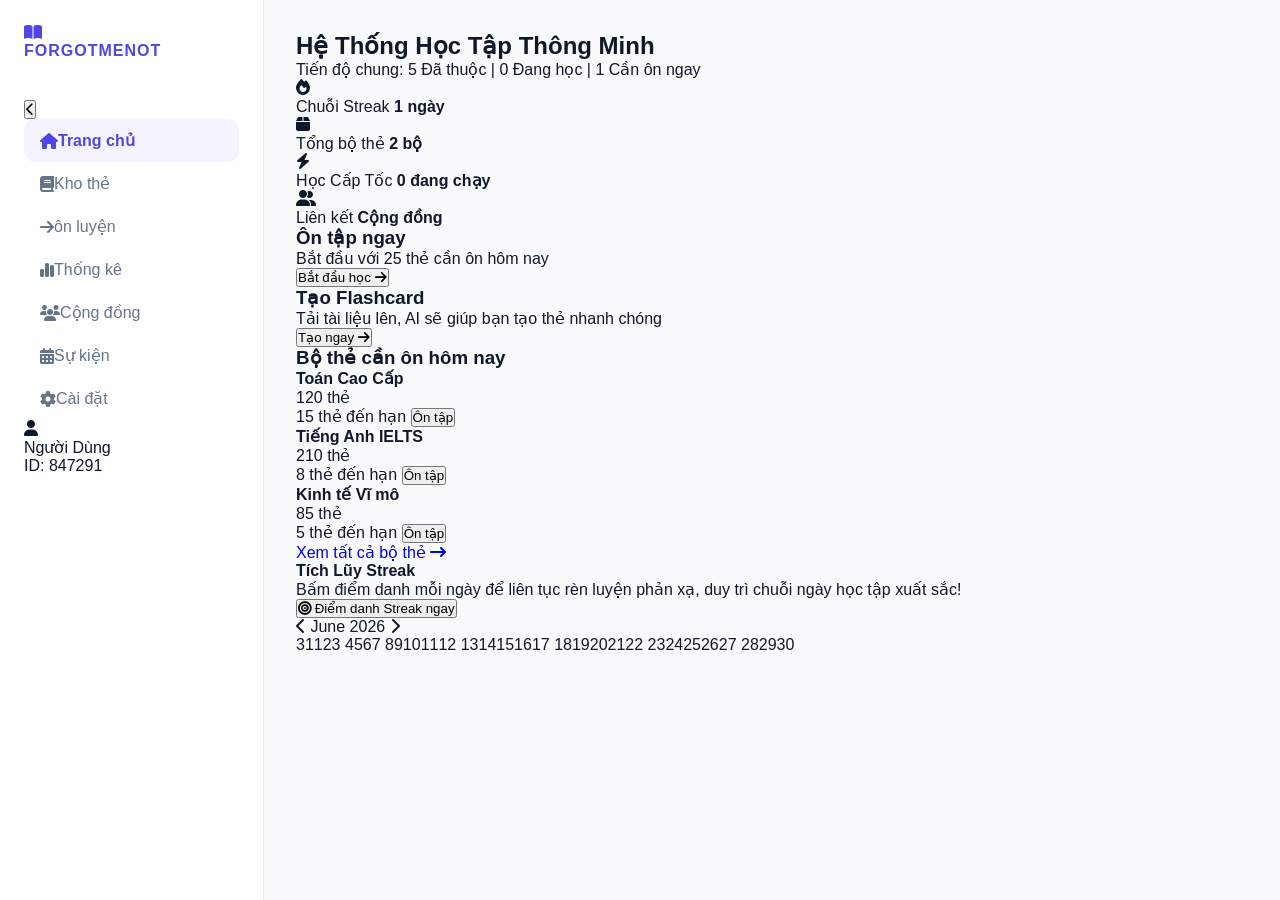
==== index.html @ ec6668e7 "Update index.html" ====
<!DOCTYPE html>
<html lang="vi">
<head>
    <meta charset="UTF-8">
    <meta name="viewport" content="width=device-width, initial-scale=1.0">
    <title>ForgotMeNot - Dashboard</title>
    <link rel="stylesheet" href="style.css">
    <link rel="stylesheet" href="https://cdnjs.cloudflare.com/ajax/libs/font-awesome/6.4.0/css/all.min.css">
</head>
<body>

    <div class="app-container">
        
        <aside class="sidebar" id="sidebar">
            <div class="sidebar-header">
                <div class="logo">
                    <div class="logo-book-icon">
                        <i class="fa-solid fa-book-open"></i>
                    </div>
                    <span class="logo-text">ForgotMeNot</span>
                </div>
                <button class="toggle-btn" onclick="toggleSidebar()">
                    <i class="fa-solid fa-chevron-left" id="toggle-icon"></i>
                </button>
            </div>

            <nav class="sidebar-menu">
                <a href="#" class="menu-item active">
                    <i class="fa-solid fa-house"></i>
                    <span class="menu-text">Trang chủ</span>
                </a>
                <a href="#" class="menu-item">
                    <i class="fa-solid fa-book"></i>
                    <span class="menu-text">Kho thẻ</span>
                </a>
                <a href="#" class="menu-item">
                    <i class="fa-solid fa-arrow-right"></i>
                    <span class="menu-text">ôn luyện</span>
                </a>
                <a href="#" class="menu-item">
                    <i class="fa-solid fa-chart-simple"></i>
                    <span class="menu-text">Thống kê</span>
                </a>
                <a href="#" class="menu-item">
                    <i class="fa-solid fa-users"></i>
                    <span class="menu-text">Cộng đồng</span>
                </a>
                <a href="#" class="menu-item">
                    <i class="fa-solid fa-calendar-days"></i>
                    <span class="menu-text">Sự kiện</span>
                </a>
                <a href="#" class="menu-item">
                    <i class="fa-solid fa-gear"></i>
                    <span class="menu-text">Cài đặt</span>
                </a>
            </nav>

            <div class="sidebar-footer">
                <div class="user-avatar">
                    <i class="fa-solid fa-user"></i>
                </div>
                <div class="user-info">
                    <p class="user-name">Người Dùng</p>
                    <p class="user-id">ID: 847291</p>
                </div>
            </div>
        </aside>

        <main class="main-content">
            
            <header class="content-header">
                <h2>Hệ Thống Học Tập Thông Minh</h2>
                <p class="progress-stats">
                    Tiến độ chung: 
                    <span class="txt-green">5 Đã thuộc</span> | 
                    <span class="txt-blue">0 Đang học</span> | 
                    <span class="txt-red">1 Cần ôn ngay</span>
                </p>
            </header>

            <section class="quick-stats-grid">
                <div class="stat-card">
                    <div class="stat-icon icon-orange"><i class="fa-solid fa-fire"></i></div>
                    <div class="stat-info">
                        <span>Chuỗi Streak</span>
                        <strong>1 ngày</strong>
                    </div>
                </div>
                <div class="stat-card">
                    <div class="stat-icon icon-brown"><i class="fa-solid fa-box"></i></div>
                    <div class="stat-info">
                        <span>Tổng bộ thẻ</span>
                        <strong>2 bộ</strong>
                    </div>
                </div>
                <div class="stat-card">
                    <div class="stat-icon icon-lightning"><i class="fa-solid fa-bolt"></i></div>
                    <div class="stat-info">
                        <span>Học Cấp Tốc</span>
                        <strong>0 đang chạy</strong>
                    </div>
                </div>
                <div class="stat-card">
                    <div class="stat-icon icon-purple"><i class="fa-solid fa-user-group"></i></div>
                    <div class="stat-info">
                        <span>Liên kết</span>
                        <strong>Cộng đồng</strong>
                    </div>
                </div>
            </section>

            <div class="dashboard-body">
                
                <div class="left-column">
                    
                    <section class="features-action-grid">
                        <div class="action-card review-card">
                            <div class="action-icon-block block-purple"></div>
                            <div class="action-card-content">
                                <h3>Ôn tập ngay</h3>
                                <p>Bắt đầu với 25 thẻ cần ôn hôm nay</p>
                                <button class="btn btn-purple">Bắt đầu học <i class="fa-solid fa-arrow-right"></i></button>
                            </div>
                        </div>

                        <div class="action-card create-card">
                            <div class="action-icon-block block-green"></div>
                            <div class="action-card-content">
                                <h3>Tạo Flashcard</h3>
                                <p>Tải tài liệu lên, AI sẽ giúp bạn tạo thẻ nhanh chóng</p>
                                <button class="btn btn-green">Tạo ngay <i class="fa-solid fa-arrow-right"></i></button>
                            </div>
                        </div>
                    </section>

                    <section class="deck-list-container">
                        <h3 class="deck-list-title">Bộ thẻ cần ôn hôm nay</h3>
                        
                        <div class="deck-list-content">
                            <div class="deck-row-item">
                                <div class="deck-left">
                                    <div class="deck-icon-box bg-blue"></div>
                                    <div class="deck-text">
                                        <h4>Toán Cao Cấp</h4>
                                        <span>120 thẻ</span>
                                    </div>
                                </div>
                                <div class="deck-right">
                                    <span class="txt-orange font-13">15 thẻ đến hạn</span>
                                    <button class="btn-outline-review">Ôn tập</button>
                                </div>
                            </div>

                            <div class="deck-row-item">
                                <div class="deck-left">
                                    <div class="deck-icon-box bg-purple"></div>
                                    <div class="deck-text">
                                        <h4>Tiếng Anh IELTS</h4>
                                        <span>210 thẻ</span>
                                    </div>
                                </div>
                                <div class="deck-right">
                                    <span class="txt-orange font-13">8 thẻ đến hạn</span>
                                    <button class="btn-outline-review">Ôn tập</button>
                                </div>
                            </div>

                            <div class="deck-row-item">
                                <div class="deck-left">
                                    <div class="deck-icon-box bg-green"></div>
                                    <div class="deck-text">
                                        <h4>Kinh tế Vĩ mô</h4>
                                        <span>85 thẻ</span>
                                    </div>
                                </div>
                                <div class="deck-right">
                                    <span class="txt-orange font-13">5 thẻ đến hạn</span>
                                    <button class="btn-outline-review">Ôn tập</button>
                                </div>
                            </div>
                        </div>

                        <a href="#" class="view-all-decks">Xem tất cả bộ thẻ <i class="fa-solid fa-arrow-right-long"></i></a>
                    </section>
                </div>

                <div class="right-column">
                    <div class="streak-banner">
                        <h4>Tích Lũy Streak</h4>
                        <p>Bấm điểm danh mỗi ngày để liên tục rèn luyện phản xạ, duy trì chuỗi ngày học tập xuất sắc!</p>
                        <button class="btn-streak-check"><i class="fa-solid fa-bullseye"></i> Điểm danh Streak ngay</button>
                    </div>

                    <div class="calendar-card">
                        <div class="calendar-header">
                            <i class="fa-solid fa-chevron-left"></i>
                            <span>June 2026</span>
                            <i class="fa-solid fa-chevron-right"></i>
                        </div>
                        <div class="calendar-grid">
                            <span class="day disabled">31</span><span>1</span><span>2</span><span>3</span>
                            <span class="day active">4</span><span>5</span><span>6</span><span>7</span>
                            <span>8</span><span>9</span><span>10</span><span>11</span><span>12</span>
                            <span>13</span><span>14</span><span>15</span><span>16</span><span>17</span>
                            <span>18</span><span>19</span><span>20</span><span>21</span><span>22</span>
                            <span>23</span><span>24</span><span>25</span><span>26</span><span>27</span>
                            <span>28</span><span>29</span><span>30</span>
                        </div>
                    </div>
                </div>

            </div>
        </main>
    </div>

    <script>
        function toggleSidebar() {
            const sidebar = document.getElementById('sidebar');
            const toggleIcon = document.getElementById('toggle-icon');
            sidebar.classList.toggle('collapsed');
            if(sidebar.classList.contains('collapsed')) {
                toggleIcon.classList.replace('fa-chevron-left', 'fa-chevron-right');
            } else {
                toggleIcon.classList.replace('fa-chevron-right', 'fa-chevron-left');
            }
        }
    </script>
</body>
</html>
---- style.css ----
:root {
  --primary-purple: #4f46e5;
  --light-purple: #f5f3ff;
  --text-dark: #0f172a;
  --text-gray: #64748b;
  --bg-gray: #f8fafc;
  --border-color: #e2e8f0;
  --white: #ffffff;
}

* {
  margin: 0;
  padding: 0;
  box-sizing: border-box;
  font-family: "Inter", sans-serif;
}

body {
  background-color: var(--bg-gray);
  color: var(--text-dark);
}

a {
  text-decoration: none;
}

.app-container {
  display: flex;
  min-height: 100vh;
}

.sidebar {
  width: 264px;
  background-color: var(--white);
  border-right: 1px solid var(--border-color);
  padding: 24px;
  display: flex;
  flex-direction: column;
}

.logo {
  font-size: 16px;
  font-weight: 800;
  color: var(--primary-purple);
  margin-bottom: 40px;
  text-transform: uppercase;
  letter-spacing: 1px;
}

.menu {
  display: flex;
  flex-direction: column;
  gap: 16px;
}

.menu-item {
  display: flex;
  align-items: center;
  padding: 12px 16px;
  color: var(--text-gray);
  font-weight: 500;
  border-radius: 12px;
  transition: all 0.2s ease;
}

.menu-item.active {
  background-color: var(--light-purple);
  color: var(--primary-purple);
  font-weight: 700;
}

.menu-item:hover:not(.active) {
  background-color: var(--bg-gray);
}

.main-content {
  flex: 1;
  padding: 32px;
}

.login-body {
  background-color: var(--light-purple);
  display: flex;
  justify-content: center;
  align-items: center;
  min-height: 100vh;
}

.login-container {
  width: 100%;
  max-width: 420px;
  padding: 24px;
}

.login-box {
  background-color: var(--white);
  padding: 40px;
  border-radius: 16px;
  box-shadow:
    0 10px 15px -3px rgba(0, 0, 0, 0.1),
    0 4px 6px -2px rgba(0, 0, 0, 0.05);
  text-align: center;
}

.login-logo {
  font-size: 20px;
  font-weight: 800;
  color: var(--primary-purple);
  margin-bottom: 24px;
  text-transform: uppercase;
  letter-spacing: 1px;
}

.login-title {
  font-size: 24px;
  font-weight: 700;
  margin-bottom: 8px;
}

.login-subtitle {
  font-size: 14px;
  color: var(--text-gray);
  margin-bottom: 32px;
}

.login-form {
  text-align: left;
}

.input-group {
  margin-bottom: 20px;
}

.input-group label {
  display: block;
  font-size: 14px;
  font-weight: 600;
  margin-bottom: 8px;
}

.input-group input {
  width: 100%;
  padding: 12px 16px;
  border: 1px solid var(--border-color);
  border-radius: 8px;
  font-size: 14px;
  outline: none;
  transition: all 0.2s ease;
}

.input-group input:focus {
  border-color: var(--primary-purple);
  box-shadow: 0 0 0 3px rgba(79, 70, 229, 0.1);
}

.btn-login {
  width: 100%;
  padding: 14px;
  background-color: var(--primary-purple);
  color: var(--white);
  border: none;
  border-radius: 8px;
  font-size: 16px;
  font-weight: 600;
  cursor: pointer;
  transition: opacity 0.2s ease;
}

.btn-login:hover {
  opacity: 0.9;
}

.register-link {
  margin-top: 24px;
  font-size: 14px;
  color: var(--text-gray);
}

.register-link a {
  color: var(--primary-purple);
  font-weight: 600;
}

.register-link a:hover {
  text-decoration: underline;
}
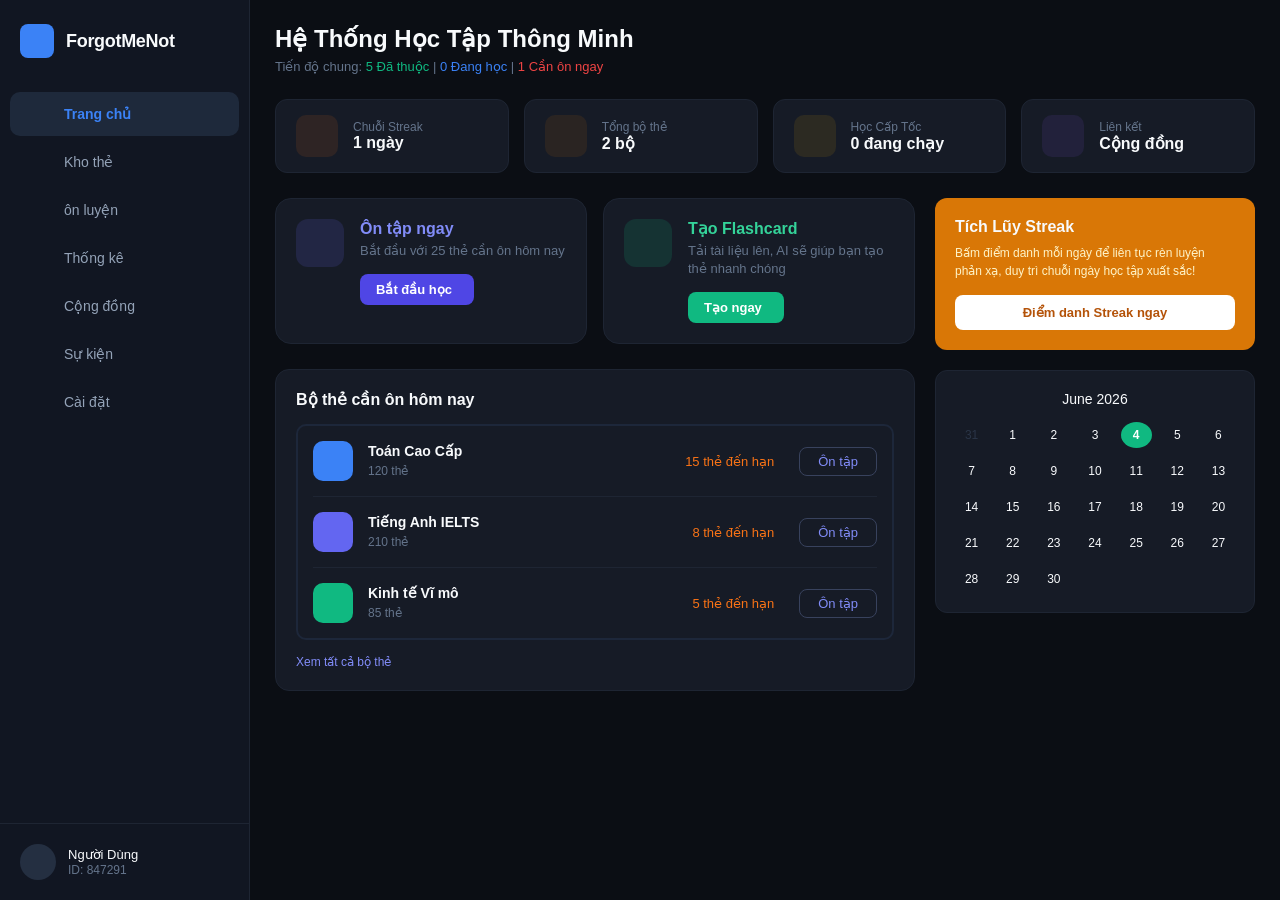
==== commit 9a12026b: "Add files via upload" ====
--- a/index.html
+++ b/index.html
@@ -5,7 +5,7 @@
     <meta name="viewport" content="width=device-width, initial-scale=1.0">
     <title>ForgotMeNot - Dashboard</title>
     <link rel="stylesheet" href="style.css">
-    <link rel="stylesheet" href="https://cdnjs.cloudflare.com/ajax/libs/font-awesome/6.4.0/css/all.min.css">
+    
 </head>
 <body>
 
@@ -226,4 +226,4 @@
         }
     </script>
 </body>
-</html>
+</html>
--- a/style.css
+++ b/style.css
@@ -1,186 +1,438 @@
+/* --- Khởi tạo hệ màu Dark Mode chuẩn ảnh 1 --- */
 :root {
-  --primary-purple: #4f46e5;
-  --light-purple: #f5f3ff;
-  --text-dark: #0f172a;
-  --text-gray: #64748b;
-  --bg-gray: #f8fafc;
-  --border-color: #e2e8f0;
-  --white: #ffffff;
+    --bg-main: #0b0e14;
+    --bg-card: #161b26;
+    --bg-sidebar: #111622;
+    --text-light: #f8fafc;
+    --text-muted: #64748b;
+    --primary-blue: #3b82f6;
+    --accent-purple: #4f46e5;
+    --accent-green: #10b981;
+    --border-color: #1e2533;
 }
 
 * {
-  margin: 0;
-  padding: 0;
-  box-sizing: border-box;
-  font-family: "Inter", sans-serif;
+    margin: 0;
+    padding: 0;
+    box-sizing: border-box;
+    font-family: 'Segoe UI', Tahoma, Geneva, Verdana, sans-serif;
 }
 
 body {
-  background-color: var(--bg-gray);
-  color: var(--text-dark);
-}
-
-a {
-  text-decoration: none;
+    background-color: var(--bg-main);
+    color: var(--text-light);
+    overflow-x: hidden;
 }
 
 .app-container {
-  display: flex;
-  min-height: 100vh;
-}
-
+    display: flex;
+    min-height: 100vh;
+}
+
+/* --- TIỆN ÍCH MÀU SẮC --- */
+.txt-green { color: #10b981; }
+.txt-blue { color: #3b82f6; }
+.txt-red { color: #ef4444; }
+.txt-orange { color: #f97316; }
+.font-13 { font-size: 13px; }
+.bg-blue { background-color: #3b82f6; }
+.bg-purple { background-color: #6366f1; }
+.bg-green { background-color: #10b981; }
+
+/* --- SIDEBAR ĐỔI MỚI (Theo cấu trúc ảnh 2/4 trên nền tối) --- */
 .sidebar {
-  width: 264px;
-  background-color: var(--white);
-  border-right: 1px solid var(--border-color);
-  padding: 24px;
-  display: flex;
-  flex-direction: column;
+    width: 250px;
+    background-color: var(--bg-sidebar);
+    color: var(--text-light);
+    display: flex;
+    flex-direction: column;
+    transition: all 0.3s cubic-bezier(0.4, 0, 0.2, 1);
+    border-right: 1px solid var(--border-color);
+    position: relative;
+    flex-shrink: 0;
+}
+
+.sidebar.collapsed {
+    width: 70px;
+}
+
+.sidebar-header {
+    padding: 24px 20px;
+    display: flex;
+    align-items: center;
+    justify-content: space-between;
 }
 
 .logo {
-  font-size: 16px;
-  font-weight: 800;
-  color: var(--primary-purple);
-  margin-bottom: 40px;
-  text-transform: uppercase;
-  letter-spacing: 1px;
-}
-
-.menu {
-  display: flex;
-  flex-direction: column;
-  gap: 16px;
+    display: flex;
+    align-items: center;
+    gap: 12px;
+}
+
+.logo-book-icon {
+    width: 34px;
+    height: 34px;
+    background-color: var(--primary-blue);
+    border-radius: 8px;
+    display: flex;
+    align-items: center;
+    justify-content: center;
+    color: #fff;
+    font-size: 16px;
+}
+
+.logo-text {
+    font-size: 18px;
+    font-weight: 700;
+    color: var(--text-light);
+    letter-spacing: -0.3px;
+    transition: opacity 0.2s;
+    white-space: nowrap;
+}
+
+.sidebar.collapsed .logo-text {
+    opacity: 0;
+    pointer-events: none;
+}
+
+.toggle-btn {
+    background: transparent;
+    border: none;
+    cursor: pointer;
+    color: var(--text-muted);
+    font-size: 14px;
+}
+
+/* Danh mục Menu */
+.sidebar-menu {
+    padding: 10px;
+    display: flex;
+    flex-direction: column;
+    gap: 4px;
+    flex-grow: 1;
 }
 
 .menu-item {
-  display: flex;
-  align-items: center;
-  padding: 12px 16px;
-  color: var(--text-gray);
-  font-weight: 500;
-  border-radius: 12px;
-  transition: all 0.2s ease;
+    display: flex;
+    align-items: center;
+    gap: 16px;
+    padding: 14px 16px;
+    color: #94a3b8;
+    text-decoration: none;
+    border-radius: 10px;
+    font-weight: 500;
+    font-size: 14px;
+    transition: all 0.2s;
+    white-space: nowrap;
+}
+
+.menu-item i {
+    font-size: 18px;
+    width: 22px;
+    text-align: left;
+}
+
+.menu-item:hover {
+    color: var(--text-light);
+    background-color: rgba(255, 255, 255, 0.03);
 }
 
 .menu-item.active {
-  background-color: var(--light-purple);
-  color: var(--primary-purple);
-  font-weight: 700;
-}
-
-.menu-item:hover:not(.active) {
-  background-color: var(--bg-gray);
-}
-
+    background-color: #1e293b; /* Màu nền active tối nhạt sang trọng */
+    color: var(--primary-blue);
+    font-weight: 600;
+}
+
+.sidebar.collapsed .menu-text {
+    display: none;
+}
+
+/* User Footer đáy Sidebar */
+.sidebar-footer {
+    padding: 20px;
+    display: flex;
+    align-items: center;
+    gap: 12px;
+    border-top: 1px solid var(--border-color);
+}
+
+.user-avatar {
+    width: 36px;
+    height: 36px;
+    background-color: #242f41;
+    border-radius: 50%;
+    display: flex;
+    align-items: center;
+    justify-content: center;
+    font-size: 15px;
+    color: #94a3b8;
+    flex-shrink: 0;
+}
+
+.user-info {
+    white-space: nowrap;
+    overflow: hidden;
+}
+
+.user-name {
+    font-weight: 500;
+    font-size: 13px;
+    color: var(--text-light);
+}
+
+.user-id {
+    font-size: 12px;
+    color: var(--text-muted);
+    margin-top: 1px;
+}
+
+.sidebar.collapsed .sidebar-footer {
+    justify-content: center;
+}
+.sidebar.collapsed .user-info {
+    display: none;
+}
+
+
+/* --- NỘI DUNG CHÍNH --- */
 .main-content {
-  flex: 1;
-  padding: 32px;
-}
-
-.login-body {
-  background-color: var(--light-purple);
-  display: flex;
-  justify-content: center;
-  align-items: center;
-  min-height: 100vh;
-}
-
-.login-container {
-  width: 100%;
-  max-width: 420px;
-  padding: 24px;
-}
-
-.login-box {
-  background-color: var(--white);
-  padding: 40px;
-  border-radius: 16px;
-  box-shadow:
-    0 10px 15px -3px rgba(0, 0, 0, 0.1),
-    0 4px 6px -2px rgba(0, 0, 0, 0.05);
-  text-align: center;
-}
-
-.login-logo {
-  font-size: 20px;
-  font-weight: 800;
-  color: var(--primary-purple);
-  margin-bottom: 24px;
-  text-transform: uppercase;
-  letter-spacing: 1px;
-}
-
-.login-title {
-  font-size: 24px;
-  font-weight: 700;
-  margin-bottom: 8px;
-}
-
-.login-subtitle {
-  font-size: 14px;
-  color: var(--text-gray);
-  margin-bottom: 32px;
-}
-
-.login-form {
-  text-align: left;
-}
-
-.input-group {
-  margin-bottom: 20px;
-}
-
-.input-group label {
-  display: block;
-  font-size: 14px;
-  font-weight: 600;
-  margin-bottom: 8px;
-}
-
-.input-group input {
-  width: 100%;
-  padding: 12px 16px;
-  border: 1px solid var(--border-color);
-  border-radius: 8px;
-  font-size: 14px;
-  outline: none;
-  transition: all 0.2s ease;
-}
-
-.input-group input:focus {
-  border-color: var(--primary-purple);
-  box-shadow: 0 0 0 3px rgba(79, 70, 229, 0.1);
-}
-
-.btn-login {
-  width: 100%;
-  padding: 14px;
-  background-color: var(--primary-purple);
-  color: var(--white);
-  border: none;
-  border-radius: 8px;
-  font-size: 16px;
-  font-weight: 600;
-  cursor: pointer;
-  transition: opacity 0.2s ease;
-}
-
-.btn-login:hover {
-  opacity: 0.9;
-}
-
-.register-link {
-  margin-top: 24px;
-  font-size: 14px;
-  color: var(--text-gray);
-}
-
-.register-link a {
-  color: var(--primary-purple);
-  font-weight: 600;
-}
-
-.register-link a:hover {
-  text-decoration: underline;
-}
+    flex-grow: 1;
+    padding: 25px;
+    max-width: 1300px;
+    margin: 0 auto;
+    width: 100%;
+}
+
+.content-header h2 {
+    font-size: 24px;
+    font-weight: 600;
+    margin-bottom: 6px;
+}
+
+.progress-stats {
+    font-size: 13px;
+    color: var(--text-muted);
+    margin-bottom: 25px;
+}
+
+/* Thống kê dạng Grid */
+.quick-stats-grid {
+    display: grid;
+    grid-template-columns: repeat(auto-fit, minmax(200px, 1fr));
+    gap: 15px;
+    margin-bottom: 25px;
+}
+
+.stat-card {
+    background-color: var(--bg-card);
+    border: 1px solid var(--border-color);
+    border-radius: 12px;
+    padding: 15px 20px;
+    display: flex;
+    align-items: center;
+    gap: 15px;
+}
+
+.stat-icon {
+    width: 42px;
+    height: 42px;
+    border-radius: 10px;
+    display: flex;
+    align-items: center;
+    justify-content: center;
+    font-size: 18px;
+}
+.icon-orange { background: rgba(249, 115, 22, 0.1); color: #f97316; }
+.icon-brown { background: rgba(217, 119, 6, 0.1); color: #d97706; }
+.icon-lightning { background: rgba(234, 179, 8, 0.1); color: #eab308; }
+.icon-purple { background: rgba(139, 92, 246, 0.1); color: #8b5cf6; }
+
+.stat-info span {
+    display: block;
+    font-size: 12px;
+    color: var(--text-muted);
+}
+.stat-info strong {
+    font-size: 16px;
+    font-weight: 600;
+}
+
+.dashboard-body {
+    display: grid;
+    grid-template-columns: 2fr 1fr;
+    gap: 20px;
+}
+
+@media (max-width: 992px) {
+    .dashboard-body { grid-template-columns: 1fr; }
+}
+
+
+/* --- KIỂU DÁNG 2 Ô CHỨC NĂNG CỦA ẢNH 3 --- */
+.features-action-grid {
+    display: grid;
+    grid-template-columns: 1fr 1fr;
+    gap: 16px;
+    margin-bottom: 25px;
+}
+
+@media (max-width: 600px) {
+    .features-action-grid { grid-template-columns: 1fr; }
+}
+
+.action-card {
+    background-color: var(--bg-card);
+    border: 1px solid var(--border-color);
+    border-radius: 16px;
+    padding: 20px;
+    display: flex;
+    align-items: flex-start;
+    gap: 16px;
+}
+
+/* Các khối vuông icon mờ chuẩn ảnh 3 */
+.action-icon-block {
+    width: 48px;
+    height: 48px;
+    border-radius: 12px;
+    flex-shrink: 0;
+}
+.block-purple { background-color: rgba(99, 102, 241, 0.15); }
+.block-green { background-color: rgba(16, 185, 129, 0.15); }
+
+.action-card-content h3 {
+    font-size: 16px;
+    font-weight: 600;
+    margin-bottom: 4px;
+}
+.review-card h3 { color: #818cf8; }
+.create-card h3 { color: #34d399; }
+
+.action-card-content p {
+    font-size: 13px;
+    color: var(--text-muted);
+    margin-bottom: 14px;
+    line-height: 1.4;
+}
+
+.btn {
+    border: none;
+    padding: 8px 16px;
+    border-radius: 8px;
+    font-size: 13px;
+    font-weight: 600;
+    color: #fff;
+    cursor: pointer;
+    display: inline-flex;
+    align-items: center;
+    gap: 6px;
+}
+.btn-purple { background-color: #4f46e5; }
+.btn-green { background-color: #10b981; }
+
+
+/* --- DANH SÁCH BỘ THẺ --- */
+.deck-list-container {
+    background-color: var(--bg-card);
+    border: 1px solid var(--border-color);
+    border-radius: 14px;
+    padding: 20px;
+}
+
+.deck-list-title {
+    font-size: 16px;
+    font-weight: 600;
+    margin-bottom: 15px;
+}
+
+.deck-list-content {
+    border: 2px solid #1d273a;
+    border-radius: 10px;
+    padding: 0 15px;
+}
+
+.deck-row-item {
+    display: flex;
+    justify-content: space-between;
+    align-items: center;
+    padding: 15px 0;
+    border-bottom: 1px solid #1e2533;
+}
+.deck-row-item:last-child { border-bottom: none; }
+
+.deck-left { display: flex; align-items: center; gap: 15px; }
+.deck-icon-box { width: 40px; height: 40px; border-radius: 10px; }
+
+.deck-text h4 { font-size: 14px; font-weight: 600; margin-bottom: 2px; }
+.deck-text span { font-size: 12px; color: var(--text-muted); }
+.deck-right { display: flex; align-items: center; gap: 25px; }
+
+.btn-outline-review {
+    background: transparent;
+    border: 1px solid #38425d;
+    color: #818cf8;
+    padding: 6px 18px;
+    border-radius: 8px;
+    font-size: 13px;
+    font-weight: 500;
+    cursor: pointer;
+}
+.view-all-decks {
+    display: inline-flex;
+    align-items: center;
+    gap: 6px;
+    font-size: 12px;
+    color: #818cf8;
+    text-decoration: none;
+    margin-top: 15px;
+}
+
+
+/* --- CỘT PHẢI: STREAK CAM & LỊCH --- */
+.streak-banner {
+    background-color: #d97706;
+    border-radius: 12px;
+    padding: 20px;
+    margin-bottom: 20px;
+}
+
+.streak-banner h4 { font-size: 16px; font-weight: 600; margin-bottom: 8px; }
+.streak-banner p { font-size: 12px; line-height: 1.5; margin-bottom: 15px; color: #fef3c7; }
+
+.btn-streak-check {
+    background-color: #ffffff;
+    color: #b45309;
+    border: none;
+    width: 100%;
+    padding: 10px;
+    border-radius: 8px;
+    font-weight: 600;
+    font-size: 13px;
+    cursor: pointer;
+}
+
+.calendar-card {
+    background-color: var(--bg-card);
+    border: 1px solid var(--border-color);
+    border-radius: 12px;
+    padding: 20px;
+}
+
+.calendar-header {
+    display: flex;
+    justify-content: space-between;
+    align-items: center;
+    margin-bottom: 15px;
+    font-size: 14px;
+}
+
+.calendar-grid {
+    display: grid;
+    grid-template-columns: repeat(7, 1fr);
+    gap: 10px;
+    text-align: center;
+    font-size: 12px;
+}
+.calendar-grid span { padding: 6px 0; border-radius: 50%; display: inline-block; }
+.calendar-grid .disabled { color: #2a3547; }
+.calendar-grid .active { background-color: var(--accent-green); color: white; font-weight: 600; }
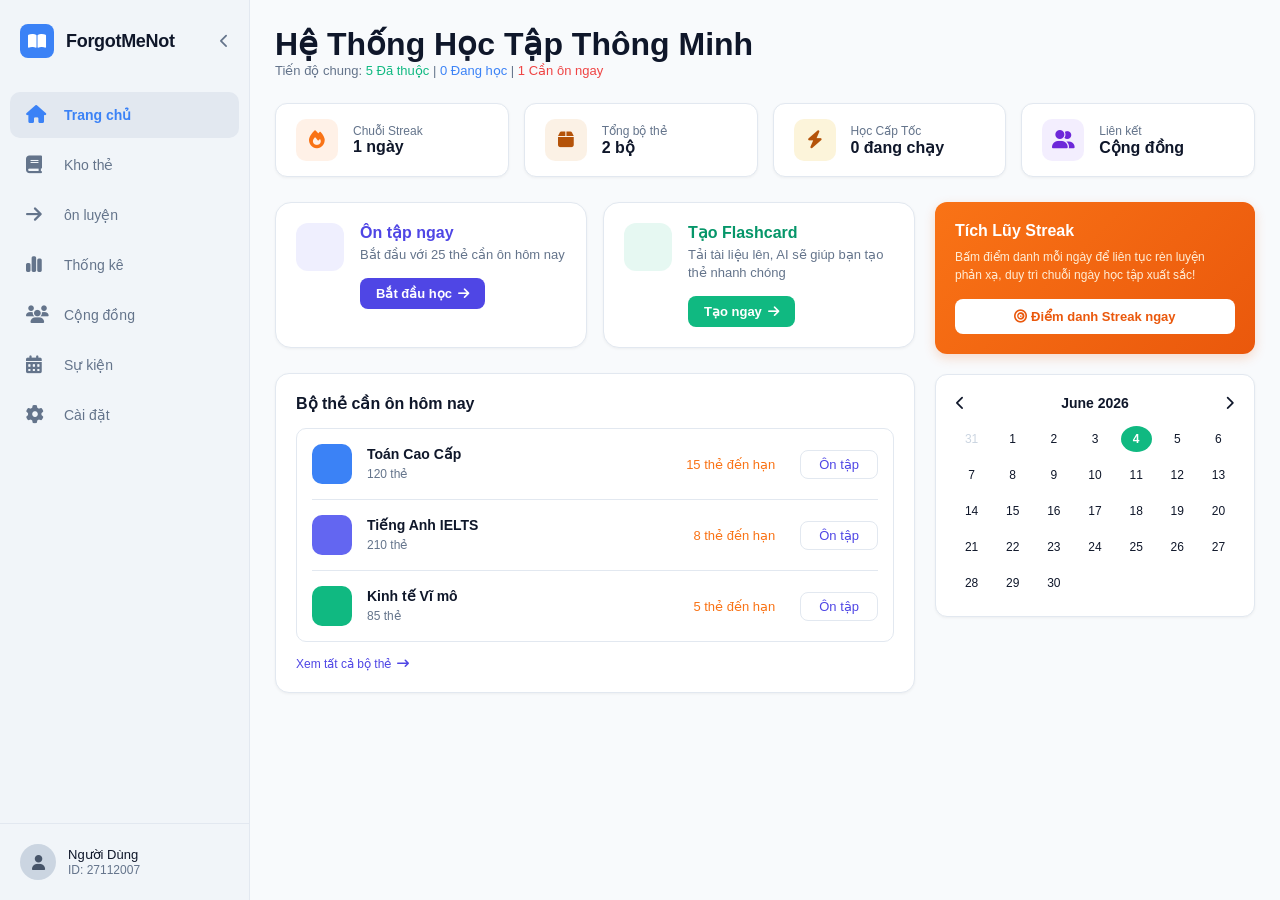
==== commit 23f12700: "Update index.html" ====
--- a/index.html
+++ b/index.html
@@ -4,8 +4,9 @@
     <meta charset="UTF-8">
     <meta name="viewport" content="width=device-width, initial-scale=1.0">
     <title>ForgotMeNot - Dashboard</title>
+    <link rel="stylesheet" href="dashboard.css">
     <link rel="stylesheet" href="style.css">
-    
+    <link rel="stylesheet" href="https://cdnjs.cloudflare.com/ajax/libs/font-awesome/6.4.0/css/all.min.css">
 </head>
 <body>
 
@@ -61,7 +62,7 @@
                 </div>
                 <div class="user-info">
                     <p class="user-name">Người Dùng</p>
-                    <p class="user-id">ID: 847291</p>
+                    <p class="user-id">ID: 27112007</p>
                 </div>
             </div>
         </aside>
@@ -69,7 +70,7 @@
         <main class="main-content">
             
             <header class="content-header">
-                <h2>Hệ Thống Học Tập Thông Minh</h2>
+                <h1>Hệ Thống Học Tập Thông Minh</h1>
                 <p class="progress-stats">
                     Tiến độ chung: 
                     <span class="txt-green">5 Đã thuộc</span> | 
@@ -226,4 +227,4 @@
         }
     </script>
 </body>
-</html>+</html>
--- a/dashboard.css
+++ b/dashboard.css
@@ -0,0 +1,254 @@
+.content-header h2 {
+    font-size: 24px;
+    font-weight: 600;
+    margin-bottom: 6px;
+}
+
+.progress-stats {
+    font-size: 13px;
+    color: var(--text-muted);
+    margin-bottom: 25px;
+}
+
+
+
+.dashboard-body {
+    display: grid;
+    grid-template-columns: 2fr 1fr;
+    gap: 20px;
+}
+
+@media (max-width: 992px) {
+    .dashboard-body { grid-template-columns: 1fr; }
+}
+
+
+
+.quick-stats-grid {
+    display: grid;
+    grid-template-columns: repeat(auto-fit, minmax(200px, 1fr));
+    gap: 15px;
+    margin-bottom: 25px;
+}
+
+.stat-card {
+    background-color: var(--bg-card);
+    border: 1px solid var(--border-color);
+    border-radius: 12px;
+    padding: 15px 20px;
+    display: flex;
+    align-items: center;
+    gap: 15px;
+    box-shadow: 0 1px 3px rgba(0,0,0,0.05); /* Đổ bóng nhẹ giúp card nổi bật trên nền trắng */
+}
+
+.stat-icon {
+    width: 42px;
+    height: 42px;
+    border-radius: 10px;
+    display: flex;
+    align-items: center;
+    justify-content: center;
+    font-size: 18px;
+}
+.icon-orange { background: rgba(249, 115, 22, 0.1); color: #f97316; }
+.icon-brown { background: rgba(217, 119, 6, 0.1); color: #b45309; }
+.icon-lightning { background: rgba(234, 179, 8, 0.15); color: #b45309; }
+.icon-purple { background: rgba(139, 92, 246, 0.1); color: #6d28d9; }
+
+.stat-info span {
+    display: block;
+    font-size: 12px;
+    color: var(--text-muted);
+}
+.stat-info strong {
+    font-size: 16px;
+    font-weight: 600;
+}
+
+
+
+.features-action-grid {
+    display: grid;
+    grid-template-columns: 1fr 1fr;
+    gap: 16px;
+    margin-bottom: 25px;
+}
+
+@media (max-width: 600px) {
+    .features-action-grid { grid-template-columns: 1fr; }
+}
+
+.action-card {
+    background-color: var(--bg-card);
+    border: 1px solid var(--border-color);
+    border-radius: 16px;
+    padding: 20px;
+    display: flex;
+    align-items: flex-start;
+    gap: 16px;
+    box-shadow: 0 1px 3px rgba(0,0,0,0.05);
+}
+
+.action-icon-block {
+    width: 48px;
+    height: 48px;
+    border-radius: 12px;
+    flex-shrink: 0;
+}
+.block-purple { background-color: rgba(99, 102, 241, 0.1); }
+.block-green { background-color: rgba(16, 185, 129, 0.1); }
+
+.action-card-content h3 {
+    font-size: 16px;
+    font-weight: 600;
+    margin-bottom: 4px;
+}
+.review-card h3 { color: #4f46e5; }
+.create-card h3 { color: #059669; }
+
+.action-card-content p {
+    font-size: 13px;
+    color: var(--text-muted);
+    margin-bottom: 14px;
+    line-height: 1.4;
+}
+
+
+
+.btn {
+    border: none;
+    padding: 8px 16px;
+    border-radius: 8px;
+    font-size: 13px;
+    font-weight: 600;
+    color: #fff;
+    cursor: pointer;
+    display: inline-flex;
+    align-items: center;
+    gap: 6px;
+}
+.btn-purple { background-color: #4f46e5; }
+.btn-green { background-color: #10b981; }
+
+
+
+
+.deck-list-container {
+    background-color: var(--bg-card);
+    border: 1px solid var(--border-color);
+    border-radius: 14px;
+    padding: 20px;
+    box-shadow: 0 1px 3px rgba(0,0,0,0.05);
+}
+
+.deck-list-title {
+    font-size: 16px;
+    font-weight: 600;
+    margin-bottom: 15px;
+}
+
+.deck-list-content {
+    border: 1px solid var(--border-color);
+    border-radius: 10px;
+    padding: 0 15px;
+}
+
+.deck-row-item {
+    display: flex;
+    justify-content: space-between;
+    align-items: center;
+    padding: 15px 0;
+    border-bottom: 1px solid var(--border-color);
+}
+.deck-row-item:last-child { border-bottom: none; }
+
+.deck-left { display: flex; align-items: center; gap: 15px; }
+.deck-icon-box { width: 40px; height: 40px; border-radius: 10px; }
+
+.deck-text h4 { font-size: 14px; font-weight: 600; margin-bottom: 2px; }
+.deck-text span { font-size: 12px; color: var(--text-muted); }
+.deck-right { display: flex; align-items: center; gap: 25px; }
+
+.btn-outline-review {
+    background: transparent;
+    border: 1px solid var(--border-color);
+    color: #4f46e5;
+    padding: 6px 18px;
+    border-radius: 8px;
+    font-size: 13px;
+    font-weight: 500;
+    cursor: pointer;
+    transition: all 0.2s;
+}
+.btn-outline-review:hover {
+    background-color: rgba(79, 70, 229, 0.05);
+}
+
+.view-all-decks {
+    display: inline-flex;
+    align-items: center;
+    gap: 6px;
+    font-size: 12px;
+    color: #4f46e5;
+    text-decoration: none;
+    margin-top: 15px;
+}
+
+
+.streak-banner {
+    background: linear-gradient(135deg, #f97316, #ea580c); /* Gradient cam rực rỡ, năng lượng trên nền sáng */
+    color: #ffffff;
+    border-radius: 12px;
+    padding: 20px;
+    margin-bottom: 20px;
+    box-shadow: 0 4px 12px rgba(234, 88, 12, 0.2);
+}
+
+.streak-banner h4 { font-size: 16px; font-weight: 600; margin-bottom: 8px; }
+.streak-banner p { font-size: 12px; line-height: 1.5; margin-bottom: 15px; color: #ffedd5; }
+
+.btn-streak-check {
+    background-color: #ffffff;
+    color: #ea580c;
+    border: none;
+    width: 100%;
+    padding: 10px;
+    border-radius: 8px;
+    font-weight: 700;
+    font-size: 13px;
+    cursor: pointer;
+    transition: transform 0.1s;
+}
+.btn-streak-check:active {
+    transform: scale(0.98);
+}
+
+/* Lịch (Calendar) */
+.calendar-card {
+    background-color: var(--bg-card);
+    border: 1px solid var(--border-color);
+    border-radius: 12px;
+    padding: 20px;
+    box-shadow: 0 1px 3px rgba(0,0,0,0.05);
+}
+
+.calendar-header {
+    display: flex;
+    justify-content: space-between;
+    align-items: center;
+    margin-bottom: 15px;
+    font-size: 14px;
+    font-weight: 600;
+}
+
+.calendar-grid {
+    display: grid;
+    grid-template-columns: repeat(7, 1fr);
+    gap: 10px;
+    text-align: center;
+    font-size: 12px;
+}
+.calendar-grid span { padding: 6px 0; border-radius: 50%; display: inline-block; color: var(--text-light); }
+.calendar-grid .disabled { color: #cbd5e1; }
+.calendar-grid .active { background-color: var(--accent-green); color: white; font-weight: 600; }
--- a/style.css
+++ b/style.css
@@ -1,14 +1,13 @@
-/* --- Khởi tạo hệ màu Dark Mode chuẩn ảnh 1 --- */
 :root {
-    --bg-main: #0b0e14;
-    --bg-card: #161b26;
-    --bg-sidebar: #111622;
-    --text-light: #f8fafc;
-    --text-muted: #64748b;
-    --primary-blue: #3b82f6;
+    --bg-main: #f8fafc;     
+    --bg-card: #ffffff;   
+    --bg-sidebar: #f1f5f9;  
+    --text-light: #0f172a;   
+    --text-muted: #64748b;  
+    --primary-blue: #3b82f6;  
     --accent-purple: #4f46e5;
-    --accent-green: #10b981;
-    --border-color: #1e2533;
+    --accent-green: #10b981; 
+    --border-color: #e2e8f0;  
 }
 
 * {
@@ -29,7 +28,6 @@
     min-height: 100vh;
 }
 
-/* --- TIỆN ÍCH MÀU SẮC --- */
 .txt-green { color: #10b981; }
 .txt-blue { color: #3b82f6; }
 .txt-red { color: #ef4444; }
@@ -39,7 +37,6 @@
 .bg-purple { background-color: #6366f1; }
 .bg-green { background-color: #10b981; }
 
-/* --- SIDEBAR ĐỔI MỚI (Theo cấu trúc ảnh 2/4 trên nền tối) --- */
 .sidebar {
     width: 250px;
     background-color: var(--bg-sidebar);
@@ -103,7 +100,8 @@
     font-size: 14px;
 }
 
-/* Danh mục Menu */
+
+
 .sidebar-menu {
     padding: 10px;
     display: flex;
@@ -117,7 +115,7 @@
     align-items: center;
     gap: 16px;
     padding: 14px 16px;
-    color: #94a3b8;
+    color: #64748b;
     text-decoration: none;
     border-radius: 10px;
     font-weight: 500;
@@ -134,11 +132,11 @@
 
 .menu-item:hover {
     color: var(--text-light);
-    background-color: rgba(255, 255, 255, 0.03);
+    background-color: rgba(0, 0, 0, 0.04);
 }
 
 .menu-item.active {
-    background-color: #1e293b; /* Màu nền active tối nhạt sang trọng */
+    background-color: #e2e8f0;
     color: var(--primary-blue);
     font-weight: 600;
 }
@@ -147,7 +145,6 @@
     display: none;
 }
 
-/* User Footer đáy Sidebar */
 .sidebar-footer {
     padding: 20px;
     display: flex;
@@ -159,13 +156,13 @@
 .user-avatar {
     width: 36px;
     height: 36px;
-    background-color: #242f41;
+    background-color: #cbd5e1;
     border-radius: 50%;
     display: flex;
     align-items: center;
     justify-content: center;
     font-size: 15px;
-    color: #94a3b8;
+    color: #475569;
     flex-shrink: 0;
 }
 
@@ -193,8 +190,6 @@
     display: none;
 }
 
-
-/* --- NỘI DUNG CHÍNH --- */
 .main-content {
     flex-grow: 1;
     padding: 25px;
@@ -202,237 +197,3 @@
     margin: 0 auto;
     width: 100%;
 }
-
-.content-header h2 {
-    font-size: 24px;
-    font-weight: 600;
-    margin-bottom: 6px;
-}
-
-.progress-stats {
-    font-size: 13px;
-    color: var(--text-muted);
-    margin-bottom: 25px;
-}
-
-/* Thống kê dạng Grid */
-.quick-stats-grid {
-    display: grid;
-    grid-template-columns: repeat(auto-fit, minmax(200px, 1fr));
-    gap: 15px;
-    margin-bottom: 25px;
-}
-
-.stat-card {
-    background-color: var(--bg-card);
-    border: 1px solid var(--border-color);
-    border-radius: 12px;
-    padding: 15px 20px;
-    display: flex;
-    align-items: center;
-    gap: 15px;
-}
-
-.stat-icon {
-    width: 42px;
-    height: 42px;
-    border-radius: 10px;
-    display: flex;
-    align-items: center;
-    justify-content: center;
-    font-size: 18px;
-}
-.icon-orange { background: rgba(249, 115, 22, 0.1); color: #f97316; }
-.icon-brown { background: rgba(217, 119, 6, 0.1); color: #d97706; }
-.icon-lightning { background: rgba(234, 179, 8, 0.1); color: #eab308; }
-.icon-purple { background: rgba(139, 92, 246, 0.1); color: #8b5cf6; }
-
-.stat-info span {
-    display: block;
-    font-size: 12px;
-    color: var(--text-muted);
-}
-.stat-info strong {
-    font-size: 16px;
-    font-weight: 600;
-}
-
-.dashboard-body {
-    display: grid;
-    grid-template-columns: 2fr 1fr;
-    gap: 20px;
-}
-
-@media (max-width: 992px) {
-    .dashboard-body { grid-template-columns: 1fr; }
-}
-
-
-/* --- KIỂU DÁNG 2 Ô CHỨC NĂNG CỦA ẢNH 3 --- */
-.features-action-grid {
-    display: grid;
-    grid-template-columns: 1fr 1fr;
-    gap: 16px;
-    margin-bottom: 25px;
-}
-
-@media (max-width: 600px) {
-    .features-action-grid { grid-template-columns: 1fr; }
-}
-
-.action-card {
-    background-color: var(--bg-card);
-    border: 1px solid var(--border-color);
-    border-radius: 16px;
-    padding: 20px;
-    display: flex;
-    align-items: flex-start;
-    gap: 16px;
-}
-
-/* Các khối vuông icon mờ chuẩn ảnh 3 */
-.action-icon-block {
-    width: 48px;
-    height: 48px;
-    border-radius: 12px;
-    flex-shrink: 0;
-}
-.block-purple { background-color: rgba(99, 102, 241, 0.15); }
-.block-green { background-color: rgba(16, 185, 129, 0.15); }
-
-.action-card-content h3 {
-    font-size: 16px;
-    font-weight: 600;
-    margin-bottom: 4px;
-}
-.review-card h3 { color: #818cf8; }
-.create-card h3 { color: #34d399; }
-
-.action-card-content p {
-    font-size: 13px;
-    color: var(--text-muted);
-    margin-bottom: 14px;
-    line-height: 1.4;
-}
-
-.btn {
-    border: none;
-    padding: 8px 16px;
-    border-radius: 8px;
-    font-size: 13px;
-    font-weight: 600;
-    color: #fff;
-    cursor: pointer;
-    display: inline-flex;
-    align-items: center;
-    gap: 6px;
-}
-.btn-purple { background-color: #4f46e5; }
-.btn-green { background-color: #10b981; }
-
-
-/* --- DANH SÁCH BỘ THẺ --- */
-.deck-list-container {
-    background-color: var(--bg-card);
-    border: 1px solid var(--border-color);
-    border-radius: 14px;
-    padding: 20px;
-}
-
-.deck-list-title {
-    font-size: 16px;
-    font-weight: 600;
-    margin-bottom: 15px;
-}
-
-.deck-list-content {
-    border: 2px solid #1d273a;
-    border-radius: 10px;
-    padding: 0 15px;
-}
-
-.deck-row-item {
-    display: flex;
-    justify-content: space-between;
-    align-items: center;
-    padding: 15px 0;
-    border-bottom: 1px solid #1e2533;
-}
-.deck-row-item:last-child { border-bottom: none; }
-
-.deck-left { display: flex; align-items: center; gap: 15px; }
-.deck-icon-box { width: 40px; height: 40px; border-radius: 10px; }
-
-.deck-text h4 { font-size: 14px; font-weight: 600; margin-bottom: 2px; }
-.deck-text span { font-size: 12px; color: var(--text-muted); }
-.deck-right { display: flex; align-items: center; gap: 25px; }
-
-.btn-outline-review {
-    background: transparent;
-    border: 1px solid #38425d;
-    color: #818cf8;
-    padding: 6px 18px;
-    border-radius: 8px;
-    font-size: 13px;
-    font-weight: 500;
-    cursor: pointer;
-}
-.view-all-decks {
-    display: inline-flex;
-    align-items: center;
-    gap: 6px;
-    font-size: 12px;
-    color: #818cf8;
-    text-decoration: none;
-    margin-top: 15px;
-}
-
-
-/* --- CỘT PHẢI: STREAK CAM & LỊCH --- */
-.streak-banner {
-    background-color: #d97706;
-    border-radius: 12px;
-    padding: 20px;
-    margin-bottom: 20px;
-}
-
-.streak-banner h4 { font-size: 16px; font-weight: 600; margin-bottom: 8px; }
-.streak-banner p { font-size: 12px; line-height: 1.5; margin-bottom: 15px; color: #fef3c7; }
-
-.btn-streak-check {
-    background-color: #ffffff;
-    color: #b45309;
-    border: none;
-    width: 100%;
-    padding: 10px;
-    border-radius: 8px;
-    font-weight: 600;
-    font-size: 13px;
-    cursor: pointer;
-}
-
-.calendar-card {
-    background-color: var(--bg-card);
-    border: 1px solid var(--border-color);
-    border-radius: 12px;
-    padding: 20px;
-}
-
-.calendar-header {
-    display: flex;
-    justify-content: space-between;
-    align-items: center;
-    margin-bottom: 15px;
-    font-size: 14px;
-}
-
-.calendar-grid {
-    display: grid;
-    grid-template-columns: repeat(7, 1fr);
-    gap: 10px;
-    text-align: center;
-    font-size: 12px;
-}
-.calendar-grid span { padding: 6px 0; border-radius: 50%; display: inline-block; }
-.calendar-grid .disabled { color: #2a3547; }
-.calendar-grid .active { background-color: var(--accent-green); color: white; font-weight: 600; }
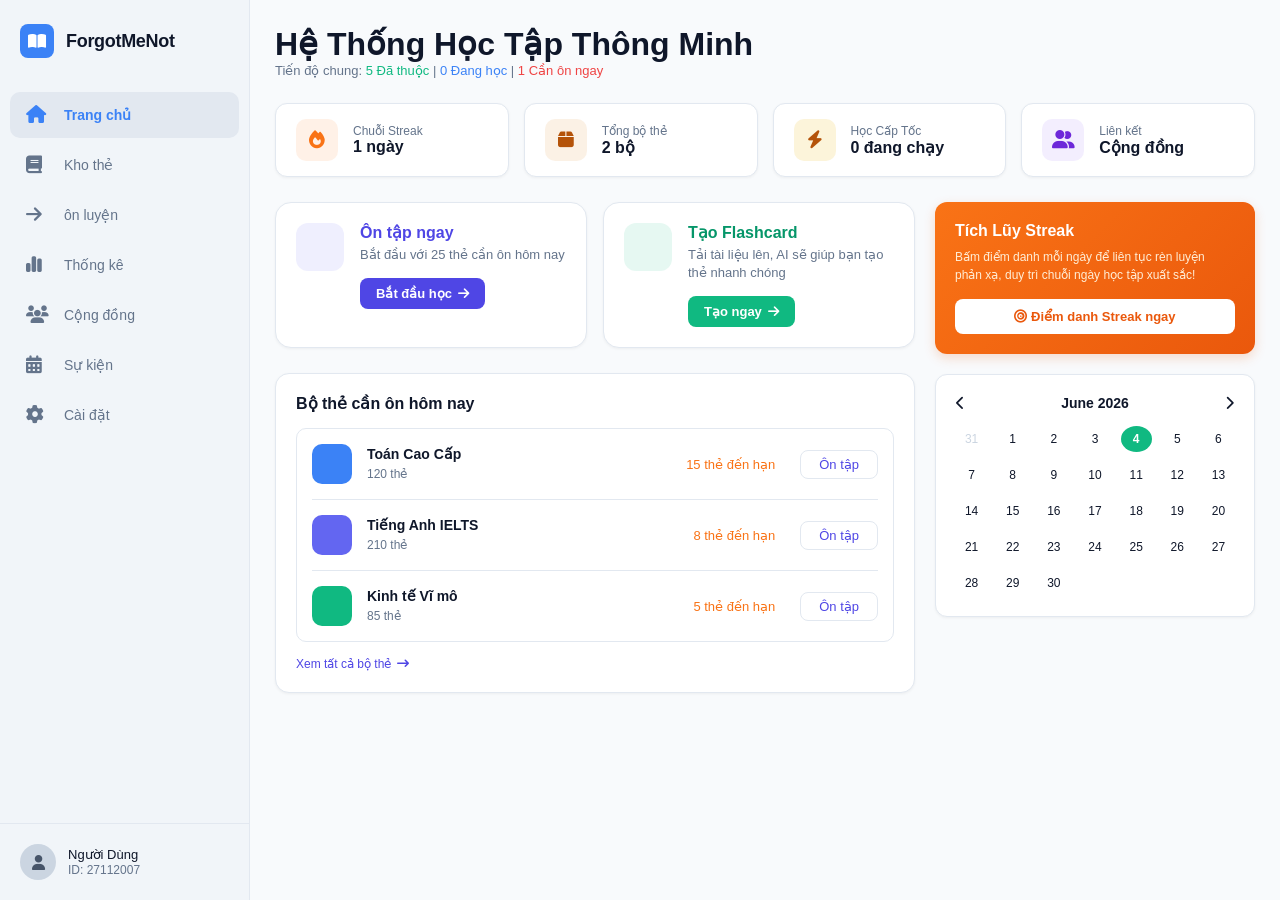
==== commit e1ab20e7: "Update index.html" ====
--- a/index.html
+++ b/index.html
@@ -3,7 +3,7 @@
 <head>
     <meta charset="UTF-8">
     <meta name="viewport" content="width=device-width, initial-scale=1.0">
-    <title>ForgotMeNot - Dashboard</title>
+    <title>ForgotMeNot</title>
     <link rel="stylesheet" href="dashboard.css">
     <link rel="stylesheet" href="style.css">
     <link rel="stylesheet" href="https://cdnjs.cloudflare.com/ajax/libs/font-awesome/6.4.0/css/all.min.css">
@@ -20,9 +20,6 @@
                     </div>
                     <span class="logo-text">ForgotMeNot</span>
                 </div>
-                <button class="toggle-btn" onclick="toggleSidebar()">
-                    <i class="fa-solid fa-chevron-left" id="toggle-icon"></i>
-                </button>
             </div>
 
             <nav class="sidebar-menu">
@@ -213,18 +210,5 @@
             </div>
         </main>
     </div>
-
-    <script>
-        function toggleSidebar() {
-            const sidebar = document.getElementById('sidebar');
-            const toggleIcon = document.getElementById('toggle-icon');
-            sidebar.classList.toggle('collapsed');
-            if(sidebar.classList.contains('collapsed')) {
-                toggleIcon.classList.replace('fa-chevron-left', 'fa-chevron-right');
-            } else {
-                toggleIcon.classList.replace('fa-chevron-right', 'fa-chevron-left');
-            }
-        }
-    </script>
 </body>
 </html>
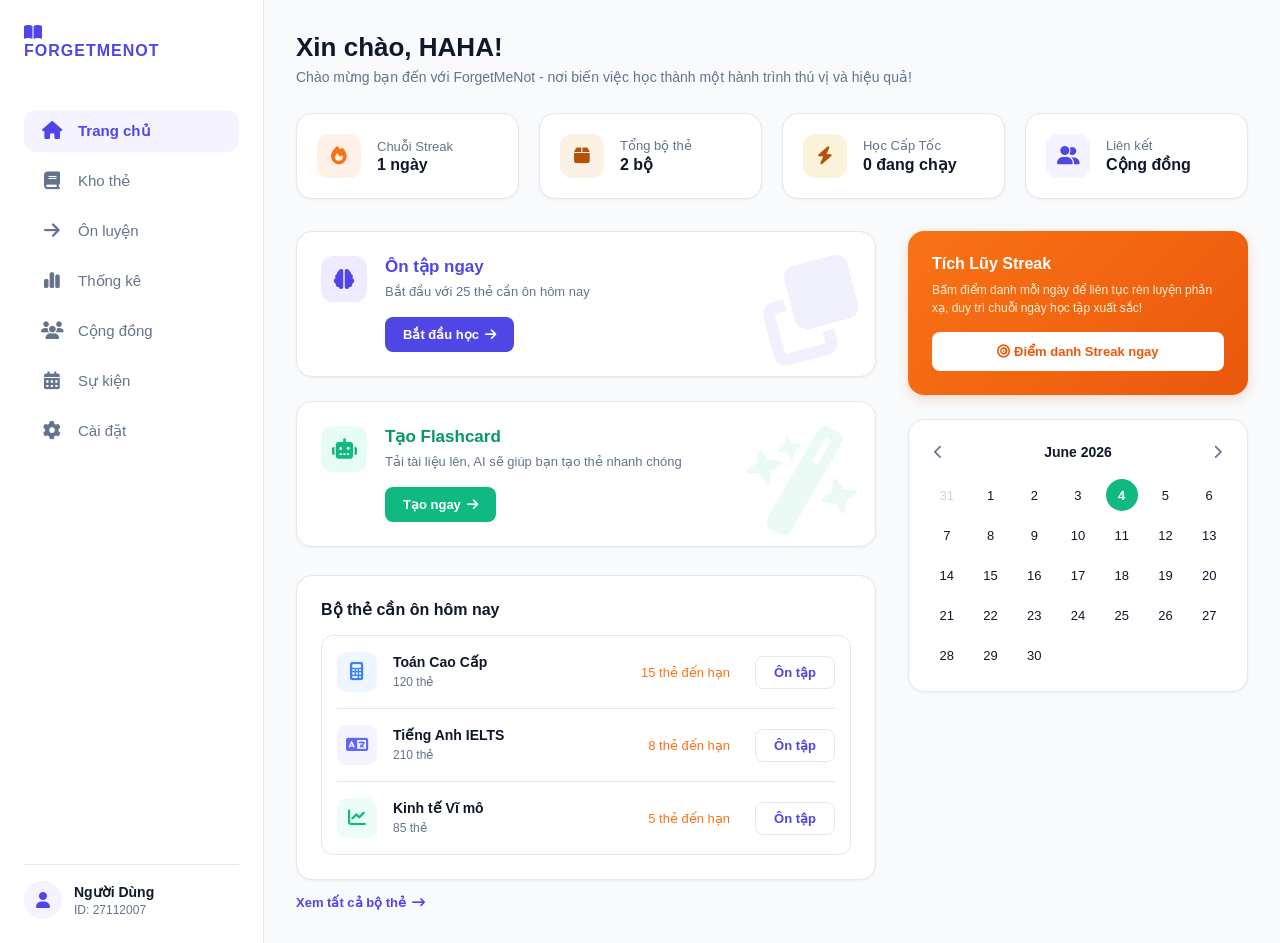
==== commit 2db4e5d3: "Update index.html" ====
--- a/index.html
+++ b/index.html
@@ -3,7 +3,7 @@
 <head>
     <meta charset="UTF-8">
     <meta name="viewport" content="width=device-width, initial-scale=1.0">
-    <title>ForgotMeNot</title>
+    <title>ForgetMeNot</title>
     <link rel="stylesheet" href="dashboard.css">
     <link rel="stylesheet" href="style.css">
     <link rel="stylesheet" href="https://cdnjs.cloudflare.com/ajax/libs/font-awesome/6.4.0/css/all.min.css">
@@ -18,7 +18,7 @@
                     <div class="logo-book-icon">
                         <i class="fa-solid fa-book-open"></i>
                     </div>
-                    <span class="logo-text">ForgotMeNot</span>
+                    <span class="logo-text">ForgetMeNot</span>
                 </div>
             </div>
 
@@ -31,9 +31,9 @@
                     <i class="fa-solid fa-book"></i>
                     <span class="menu-text">Kho thẻ</span>
                 </a>
-                <a href="#" class="menu-item">
+                <a href="../storeandsetting/bothe.html" class="menu-item">
                     <i class="fa-solid fa-arrow-right"></i>
-                    <span class="menu-text">ôn luyện</span>
+                    <span class="menu-text">Ôn luyện</span>
                 </a>
                 <a href="#" class="menu-item">
                     <i class="fa-solid fa-chart-simple"></i>
@@ -47,7 +47,7 @@
                     <i class="fa-solid fa-calendar-days"></i>
                     <span class="menu-text">Sự kiện</span>
                 </a>
-                <a href="#" class="menu-item">
+                <a href="../storeandsetting/caidat.html" class="menu-item">
                     <i class="fa-solid fa-gear"></i>
                     <span class="menu-text">Cài đặt</span>
                 </a>
@@ -67,13 +67,10 @@
         <main class="main-content">
             
             <header class="content-header">
-                <h1>Hệ Thống Học Tập Thông Minh</h1>
-                <p class="progress-stats">
-                    Tiến độ chung: 
-                    <span class="txt-green">5 Đã thuộc</span> | 
-                    <span class="txt-blue">0 Đang học</span> | 
-                    <span class="txt-red">1 Cần ôn ngay</span>
+                <h1>Xin chào, HAHA!</h1>
+                <p class="welcome-message">Chào mừng bạn đến với ForgetMeNot - nơi biến việc học thành một hành trình thú vị và hiệu quả!
                 </p>
+                <b></b>
             </header>
 
             <section class="quick-stats-grid">
@@ -112,72 +109,91 @@
                 <div class="left-column">
                     
                     <section class="features-action-grid">
-                        <div class="action-card review-card">
-                            <div class="action-icon-block block-purple"></div>
-                            <div class="action-card-content">
-                                <h3>Ôn tập ngay</h3>
-                                <p>Bắt đầu với 25 thẻ cần ôn hôm nay</p>
-                                <button class="btn btn-purple">Bắt đầu học <i class="fa-solid fa-arrow-right"></i></button>
-                            </div>
-                        </div>
-
-                        <div class="action-card create-card">
-                            <div class="action-icon-block block-green"></div>
-                            <div class="action-card-content">
-                                <h3>Tạo Flashcard</h3>
-                                <p>Tải tài liệu lên, AI sẽ giúp bạn tạo thẻ nhanh chóng</p>
-                                <button class="btn btn-green">Tạo ngay <i class="fa-solid fa-arrow-right"></i></button>
-                            </div>
-                        </div>
-                    </section>
-
-                    <section class="deck-list-container">
-                        <h3 class="deck-list-title">Bộ thẻ cần ôn hôm nay</h3>
-                        
-                        <div class="deck-list-content">
-                            <div class="deck-row-item">
-                                <div class="deck-left">
-                                    <div class="deck-icon-box bg-blue"></div>
-                                    <div class="deck-text">
-                                        <h4>Toán Cao Cấp</h4>
-                                        <span>120 thẻ</span>
-                                    </div>
-                                </div>
-                                <div class="deck-right">
-                                    <span class="txt-orange font-13">15 thẻ đến hạn</span>
-                                    <button class="btn-outline-review">Ôn tập</button>
-                                </div>
-                            </div>
-
-                            <div class="deck-row-item">
-                                <div class="deck-left">
-                                    <div class="deck-icon-box bg-purple"></div>
-                                    <div class="deck-text">
-                                        <h4>Tiếng Anh IELTS</h4>
-                                        <span>210 thẻ</span>
-                                    </div>
-                                </div>
-                                <div class="deck-right">
-                                    <span class="txt-orange font-13">8 thẻ đến hạn</span>
-                                    <button class="btn-outline-review">Ôn tập</button>
-                                </div>
-                            </div>
-
-                            <div class="deck-row-item">
-                                <div class="deck-left">
-                                    <div class="deck-icon-box bg-green"></div>
-                                    <div class="deck-text">
-                                        <h4>Kinh tế Vĩ mô</h4>
-                                        <span>85 thẻ</span>
-                                    </div>
-                                </div>
-                                <div class="deck-right">
-                                    <span class="txt-orange font-13">5 thẻ đến hạn</span>
-                                    <button class="btn-outline-review">Ôn tập</button>
-                                </div>
-                            </div>
-                        </div>
-
+    
+    <div class="action-card review-card">
+        <div class="action-icon-block block-purple">
+            <i class="fa-solid fa-brain"></i>
+        </div>
+        <div class="action-card-content">
+            <h3>Ôn tập ngay</h3>
+            <p>Bắt đầu với 25 thẻ cần ôn hôm nay</p>
+            <button class="btn btn-purple">Bắt đầu học <i class="fa-solid fa-arrow-right"></i></button>
+        </div>
+        <div class="illustration-img">
+            <i class="fa-solid fa-clone"></i>
+        </div>
+    </div>
+
+    <div class="action-card create-card">
+        <div class="action-icon-block block-green">
+            <i class="fa-solid fa-robot"></i>
+        </div>
+        <div class="action-card-content">
+            <h3>Tạo Flashcard</h3>
+            <p>Tải tài liệu lên, AI sẽ giúp bạn tạo thẻ nhanh chóng</p>
+            <button class="btn btn-green">Tạo ngay <i class="fa-solid fa-arrow-right"></i></button>
+        </div>
+        <div class="illustration-img">
+            <i class="fa-solid fa-wand-magic-sparkles"></i>
+        </div>
+    </div>
+</section>
+
+<section class="deck-list-container">
+    <h3 class="deck-list-title">Bộ thẻ cần ôn hôm nay</h3>
+    
+    <div class="deck-list-content">
+        
+        <div class="deck-row-item">
+            <div class="deck-left">
+                <div class="deck-icon-box bg-blue">
+                    <i class="fa-solid fa-calculator"></i>
+                </div>
+                <div class="deck-text">
+                    <h4>Toán Cao Cấp</h4>
+                    <span>120 thẻ</span>
+                </div>
+            </div>
+            <div class="deck-right">
+                <span class="txt-orange font-13">15 thẻ đến hạn</span>
+                <button class="btn-outline-review">Ôn tập</button>
+            </div>
+        </div>
+
+        <div class="deck-row-item">
+            <div class="deck-left">
+                <div class="deck-icon-box bg-purple">
+                    <i class="fa-solid fa-language"></i>
+                </div>
+                <div class="deck-text">
+                    <h4>Tiếng Anh IELTS</h4>
+                    <span>210 thẻ</span>
+                </div>
+            </div>
+            <div class="deck-right">
+                <span class="txt-orange font-13">8 thẻ đến hạn</span>
+                <button class="btn-outline-review">Ôn tập</button>
+            </div>
+        </div>
+
+        <div class="deck-row-item">
+            <div class="deck-left">
+                <div class="deck-icon-box bg-green">
+                    <i class="fa-solid fa-chart-line"></i>
+                </div>
+                <div class="deck-text">
+                    <h4>Kinh tế Vĩ mô</h4>
+                    <span>85 thẻ</span>
+                </div>
+            </div>
+            <div class="deck-right">
+                <span class="txt-orange font-13">5 thẻ đến hạn</span>
+                <button class="btn-outline-review">Ôn tập</button>
+            </div>
+        </div>
+    </div>
+</section>
+                    
                         <a href="#" class="view-all-decks">Xem tất cả bộ thẻ <i class="fa-solid fa-arrow-right-long"></i></a>
                     </section>
                 </div>
--- a/dashboard.css
+++ b/dashboard.css
@@ -1,254 +1,468 @@
-.content-header h2 {
-    font-size: 24px;
-    font-weight: 600;
-    margin-bottom: 6px;
-}
-
-.progress-stats {
-    font-size: 13px;
-    color: var(--text-muted);
-    margin-bottom: 25px;
+.sidebar-menu {
+  display: flex;
+  flex-direction: column;
+  gap: 8px;
+  margin-top: 10px;
+}
+
+.menu-item {
+  display: flex;
+  align-items: center;
+  gap: 14px;
+  padding: 12px 16px;
+  color: var(--text-gray);
+  font-weight: 500;
+  border-radius: 12px;
+  font-size: 15px;
+  transition: all 0.2s ease;
+}
+
+.menu-item i {
+  font-size: 18px;
+  width: 24px;
+  text-align: center;
+  display: inline-flex;
+  align-items: center;
+  justify-content: center;
+}
+
+.menu-item.active {
+  background-color: var(--light-purple);
+  color: var(--primary-purple);
+  font-weight: 700;
+}
+
+.menu-item:hover:not(.active) {
+  background-color: var(--bg-gray);
+  color: var(--text-dark);
+}
+
+
+.sidebar-footer {
+  margin-top: auto;   
+  padding-top: 16px;
+  border-top: 1px solid var(--border-color);
+  display: flex;  
+  align-items: center;     
+  gap: 12px;               
+}
+
+.user-avatar {
+  width: 38px;
+  height: 38px;
+  background-color: var(--light-purple);
+  color: var(--primary-purple);
+  border-radius: 50%;
+  display: flex;
+  align-items: center;
+  justify-content: center;
+  font-size: 16px;
+  flex-shrink: 0; 
+}
+
+.user-info {
+  display: flex;
+  flex-direction: column; 
+  gap: 2px;
+  text-align: left;
+}
+
+.user-name {
+  font-weight: 600;
+  font-size: 14px;
+  color: var(--text-dark);
+  line-height: 1.2;
+}
+
+.user-id {
+  font-size: 12px;
+  color: var(--text-gray);
+  line-height: 1.2;
+}
+
+
+
+.main-content {
+  flex: 1;
+  padding: 40px;
+  max-width: 1400px;
+  margin: 0 auto;
+  width: 100%;
+}
+
+.content-header h1 {
+  font-size: 26px;
+  font-weight: 700;
+  margin-bottom: 6px;
+  color: var(--text-dark);
+}
+
+.welcome-message {
+  font-size: 14px;
+  color: var(--text-gray);
+  margin-bottom: 28px;
+}
+
+
+
+
+.quick-stats-grid {
+  display: grid;
+  grid-template-columns: repeat(auto-fit, minmax(220px, 1fr));
+  gap: 20px;
+  margin-bottom: 32px;
+}
+
+.stat-card {
+  background-color: var(--white);
+  border: 1px solid var(--border-color);
+  padding: 20px;
+  border-radius: 16px;
+  display: flex;
+  align-items: center;
+  gap: 16px;
+  box-shadow: 0 1px 3px rgba(0, 0, 0, 0.05);
+}
+
+.stat-icon {
+  width: 44px;
+  height: 44px;
+  border-radius: 12px;
+  display: flex;
+  align-items: center;
+  justify-content: center;
+  font-size: 18px;
+}
+
+
+
+.icon-orange { background-color: rgba(249, 115, 22, 0.1); color: #f97316; }
+.icon-brown { background-color: rgba(217, 119, 6, 0.1); color: #b45309; }
+.icon-lightning { background-color: rgba(234, 179, 8, 0.15); color: #b45309; }
+.icon-purple { background-color: var(--light-purple); color: var(--primary-purple); }
+
+.stat-info span {
+  display: block;
+  font-size: 13px;
+  color: var(--text-gray);
+  margin-bottom: 2px;
+}
+
+.stat-info strong {
+  font-size: 16px;
+  font-weight: 700;
+  color: var(--text-dark);
 }
 
 
 
 .dashboard-body {
-    display: grid;
-    grid-template-columns: 2fr 1fr;
-    gap: 20px;
-}
-
-@media (max-width: 992px) {
-    .dashboard-body { grid-template-columns: 1fr; }
-}
-
-
-
-.quick-stats-grid {
-    display: grid;
-    grid-template-columns: repeat(auto-fit, minmax(200px, 1fr));
-    gap: 15px;
-    margin-bottom: 25px;
-}
-
-.stat-card {
-    background-color: var(--bg-card);
-    border: 1px solid var(--border-color);
-    border-radius: 12px;
-    padding: 15px 20px;
-    display: flex;
-    align-items: center;
-    gap: 15px;
-    box-shadow: 0 1px 3px rgba(0,0,0,0.05); /* Đổ bóng nhẹ giúp card nổi bật trên nền trắng */
-}
-
-.stat-icon {
-    width: 42px;
-    height: 42px;
-    border-radius: 10px;
-    display: flex;
-    align-items: center;
-    justify-content: center;
-    font-size: 18px;
-}
-.icon-orange { background: rgba(249, 115, 22, 0.1); color: #f97316; }
-.icon-brown { background: rgba(217, 119, 6, 0.1); color: #b45309; }
-.icon-lightning { background: rgba(234, 179, 8, 0.15); color: #b45309; }
-.icon-purple { background: rgba(139, 92, 246, 0.1); color: #6d28d9; }
-
-.stat-info span {
-    display: block;
-    font-size: 12px;
-    color: var(--text-muted);
-}
-.stat-info strong {
-    font-size: 16px;
-    font-weight: 600;
+  display: grid;
+  grid-template-columns: 1fr 340px;
+  gap: 32px;
+  align-items: start;
+}
+
+@media (max-width: 1024px) {
+  .dashboard-body {
+    grid-template-columns: 1fr;
+  }
 }
 
 
 
 .features-action-grid {
-    display: grid;
-    grid-template-columns: 1fr 1fr;
-    gap: 16px;
-    margin-bottom: 25px;
-}
-
-@media (max-width: 600px) {
-    .features-action-grid { grid-template-columns: 1fr; }
+  display: grid;
+  grid-template-columns: repeat(auto-fit, minmax(320px, 1fr));
+  gap: 24px;
+  margin-bottom: 28px;
 }
 
 .action-card {
-    background-color: var(--bg-card);
-    border: 1px solid var(--border-color);
-    border-radius: 16px;
-    padding: 20px;
-    display: flex;
-    align-items: flex-start;
-    gap: 16px;
-    box-shadow: 0 1px 3px rgba(0,0,0,0.05);
+  background-color: var(--white);
+  border: 1px solid var(--border-color);
+  border-radius: 16px;
+  padding: 24px;
+  display: flex;
+  gap: 18px;
+  position: relative;
+  overflow: hidden;
+  box-shadow: 0 1px 3px rgba(0, 0, 0, 0.05);
 }
 
 .action-icon-block {
-    width: 48px;
-    height: 48px;
-    border-radius: 12px;
-    flex-shrink: 0;
-}
-.block-purple { background-color: rgba(99, 102, 241, 0.1); }
-.block-green { background-color: rgba(16, 185, 129, 0.1); }
+  width: 46px;
+  height: 46px;
+  border-radius: 12px;
+  display: flex;
+  align-items: center;
+  justify-content: center;
+  font-size: 20px;
+  flex-shrink: 0;
+}
+
+.block-purple { background-color: #eeebff; color: #4f46e5; }
+.block-green { background-color: #e6fcf5; color: #10b981; }
+
+.action-card-content {
+  z-index: 2;
+}
 
 .action-card-content h3 {
-    font-size: 16px;
-    font-weight: 600;
-    margin-bottom: 4px;
-}
-.review-card h3 { color: #4f46e5; }
+  font-size: 17px;
+  font-weight: 600;
+  margin-bottom: 6px;
+}
+
+.review-card h3 { color: var(--primary-purple); }
 .create-card h3 { color: #059669; }
 
 .action-card-content p {
-    font-size: 13px;
-    color: var(--text-muted);
-    margin-bottom: 14px;
-    line-height: 1.4;
-}
-
+  font-size: 13px;
+  color: var(--text-gray);
+  margin-bottom: 16px;
+  line-height: 1.4;
+}
 
 
 .btn {
-    border: none;
-    padding: 8px 16px;
-    border-radius: 8px;
-    font-size: 13px;
-    font-weight: 600;
-    color: #fff;
-    cursor: pointer;
-    display: inline-flex;
-    align-items: center;
-    gap: 6px;
-}
-.btn-purple { background-color: #4f46e5; }
+  border: none;
+  padding: 10px 18px;
+  border-radius: 8px;
+  color: var(--white);
+  font-weight: 600;
+  font-size: 13px;
+  cursor: pointer;
+  display: inline-flex;
+  align-items: center;
+  gap: 6px;
+  transition: opacity 0.2s;
+}
+
+.btn-purple { background-color: var(--primary-purple); }
 .btn-green { background-color: #10b981; }
+.btn:hover { opacity: 0.9; }
+
+
+
+.illustration-img {
+  position: absolute;
+  right: 16px;
+  bottom: 8px;
+  font-size: 95px;
+  opacity: 0.08;
+  pointer-events: none;
+  transform: rotate(-15deg);
+}
+
+.review-card .illustration-img { color: #4f46e5; }
+.create-card .illustration-img { color: #10b981; }
+
 
 
 
 
 .deck-list-container {
-    background-color: var(--bg-card);
-    border: 1px solid var(--border-color);
-    border-radius: 14px;
-    padding: 20px;
-    box-shadow: 0 1px 3px rgba(0,0,0,0.05);
+  background-color: var(--white);
+  border: 1px solid var(--border-color);
+  border-radius: 16px;
+  padding: 24px;
+  box-shadow: 0 1px 3px rgba(0, 0, 0, 0.05);
 }
 
 .deck-list-title {
-    font-size: 16px;
-    font-weight: 600;
-    margin-bottom: 15px;
+  font-size: 16px;
+  font-weight: 700;
+  margin-bottom: 16px;
 }
 
 .deck-list-content {
-    border: 1px solid var(--border-color);
-    border-radius: 10px;
-    padding: 0 15px;
+  display: flex;
+  flex-direction: column;
+  border: 1px solid var(--border-color);
+  border-radius: 12px;
+  overflow: hidden;
+  padding: 0 15px;
 }
 
 .deck-row-item {
-    display: flex;
-    justify-content: space-between;
-    align-items: center;
-    padding: 15px 0;
-    border-bottom: 1px solid var(--border-color);
-}
-.deck-row-item:last-child { border-bottom: none; }
-
-.deck-left { display: flex; align-items: center; gap: 15px; }
-.deck-icon-box { width: 40px; height: 40px; border-radius: 10px; }
-
-.deck-text h4 { font-size: 14px; font-weight: 600; margin-bottom: 2px; }
-.deck-text span { font-size: 12px; color: var(--text-muted); }
-.deck-right { display: flex; align-items: center; gap: 25px; }
+  display: flex;
+  align-items: center;
+  justify-content: space-between;
+  padding: 16px 0;
+  border-bottom: 1px solid var(--border-color);
+}
+
+.deck-row-item:last-child {
+  border-bottom: none;
+}
+
+.deck-left {
+  display: flex;
+  align-items: center;
+  gap: 16px;
+}
+
+.deck-icon-box {
+  width: 40px;
+  height: 40px;
+  border-radius: 10px;
+  display: flex;
+  align-items: center;
+  justify-content: center;
+  font-size: 18px;
+}
+
+.deck-icon-box.bg-blue { background-color: #eff6ff; color: #3b82f6; }
+.deck-icon-box.bg-purple { background-color: #f5f3ff; color: #6366f1; }
+.deck-icon-box.bg-green { background-color: #ecfdf5; color: #10b981; }
+
+.deck-text h4 {
+  font-size: 14px;
+  font-weight: 600;
+  color: var(--text-dark);
+  margin-bottom: 2px;
+}
+
+.deck-text span {
+  font-size: 12px;
+  color: var(--text-gray);
+}
+
+.deck-right {
+  display: flex;
+  align-items: center;
+  gap: 25px;
+}
+
+.txt-orange { color: #f97316; }
+.font-13 { font-size: 13px; }
 
 .btn-outline-review {
-    background: transparent;
-    border: 1px solid var(--border-color);
-    color: #4f46e5;
-    padding: 6px 18px;
-    border-radius: 8px;
-    font-size: 13px;
-    font-weight: 500;
-    cursor: pointer;
-    transition: all 0.2s;
-}
+  background-color: transparent;
+  border: 1px solid var(--border-color);
+  padding: 8px 18px;
+  border-radius: 8px;
+  font-weight: 600;
+  color: var(--primary-purple);
+  font-size: 13px;
+  cursor: pointer;
+  transition: all 0.2s;
+}
+
 .btn-outline-review:hover {
-    background-color: rgba(79, 70, 229, 0.05);
+  background-color: rgba(79, 70, 229, 0.05);
 }
 
 .view-all-decks {
-    display: inline-flex;
-    align-items: center;
-    gap: 6px;
-    font-size: 12px;
-    color: #4f46e5;
-    text-decoration: none;
-    margin-top: 15px;
-}
+  display: inline-flex;
+  align-items: center;
+  gap: 6px;
+  font-size: 13px;
+  color: var(--primary-purple);
+  font-weight: 600;
+  margin-top: 15px;
+  text-decoration: none;
+}
+
+
+
 
 
 .streak-banner {
-    background: linear-gradient(135deg, #f97316, #ea580c); /* Gradient cam rực rỡ, năng lượng trên nền sáng */
-    color: #ffffff;
-    border-radius: 12px;
-    padding: 20px;
-    margin-bottom: 20px;
-    box-shadow: 0 4px 12px rgba(234, 88, 12, 0.2);
-}
-
-.streak-banner h4 { font-size: 16px; font-weight: 600; margin-bottom: 8px; }
-.streak-banner p { font-size: 12px; line-height: 1.5; margin-bottom: 15px; color: #ffedd5; }
+  background: linear-gradient(135deg, #f97316, #ea580c);
+  color: var(--white);
+  padding: 24px;
+  border-radius: 16px;
+  margin-bottom: 24px;
+  box-shadow: 0 4px 12px rgba(234, 88, 12, 0.2);
+}
+
+.streak-banner h4 {
+  font-size: 16px;
+  font-weight: 700;
+  margin-bottom: 8px;
+}
+
+.streak-banner p {
+  font-size: 12px;
+  line-height: 1.5;
+  color: #ffedd5;
+  margin-bottom: 15px;
+}
 
 .btn-streak-check {
-    background-color: #ffffff;
-    color: #ea580c;
-    border: none;
-    width: 100%;
-    padding: 10px;
-    border-radius: 8px;
-    font-weight: 700;
-    font-size: 13px;
-    cursor: pointer;
-    transition: transform 0.1s;
-}
+  width: 100%;
+  border: none;
+  background-color: var(--white);
+  color: #ea580c;
+  padding: 12px;
+  border-radius: 8px;
+  font-weight: 700;
+  font-size: 13px;
+  cursor: pointer;
+  transition: transform 0.1s;
+}
+
 .btn-streak-check:active {
-    transform: scale(0.98);
-}
-
-/* Lịch (Calendar) */
+  transform: scale(0.98);
+}
+
+
 .calendar-card {
-    background-color: var(--bg-card);
-    border: 1px solid var(--border-color);
-    border-radius: 12px;
-    padding: 20px;
-    box-shadow: 0 1px 3px rgba(0,0,0,0.05);
+  background-color: var(--white);
+  border: 1px solid var(--border-color);
+  border-radius: 16px;
+  padding: 20px;
+  box-shadow: 0 1px 3px rgba(0, 0, 0, 0.05);
 }
 
 .calendar-header {
-    display: flex;
-    justify-content: space-between;
-    align-items: center;
-    margin-bottom: 15px;
-    font-size: 14px;
-    font-weight: 600;
+  display: flex;
+  align-items: center;
+  justify-content: space-between;
+  font-size: 14px;
+  font-weight: 700;
+  margin-bottom: 15px;
+  color: var(--text-dark);
+}
+
+.calendar-header i {
+  cursor: pointer;
+  color: var(--text-gray);
+  padding: 5px;
 }
 
 .calendar-grid {
-    display: grid;
-    grid-template-columns: repeat(7, 1fr);
-    gap: 10px;
-    text-align: center;
-    font-size: 12px;
-}
-.calendar-grid span { padding: 6px 0; border-radius: 50%; display: inline-block; color: var(--text-light); }
-.calendar-grid .disabled { color: #cbd5e1; }
-.calendar-grid .active { background-color: var(--accent-green); color: white; font-weight: 600; }
+  display: grid;
+  grid-template-columns: repeat(7, 1fr);
+  gap: 8px;
+  text-align: center;
+}
+
+
+.calendar-grid span {
+  font-size: 13px;
+  font-weight: 500;
+  color: var(--text-dark);
+  
+
+  display: inline-flex;
+  align-items: center;
+  justify-content: center;
+  width: 32px;
+  height: 32px;
+  margin: 0 auto;
+  border-radius: 50%; 
+}
+
+
+.calendar-grid .disabled {
+  color: #cbd5e1 !important;
+}
+
+.calendar-grid .active {
+  background-color: #10b981 !important;
+  color: var(--white) !important; 
+  font-weight: 700;
+}
--- a/style.css
+++ b/style.css
@@ -1,199 +1,186 @@
 :root {
-    --bg-main: #f8fafc;     
-    --bg-card: #ffffff;   
-    --bg-sidebar: #f1f5f9;  
-    --text-light: #0f172a;   
-    --text-muted: #64748b;  
-    --primary-blue: #3b82f6;  
-    --accent-purple: #4f46e5;
-    --accent-green: #10b981; 
-    --border-color: #e2e8f0;  
+  --primary-purple: #4f46e5;
+  --light-purple: #f5f3ff;
+  --text-dark: #0f172a;
+  --text-gray: #64748b;
+  --bg-gray: #f8fafc;
+  --border-color: #e2e8f0;
+  --white: #ffffff;
 }
 
 * {
-    margin: 0;
-    padding: 0;
-    box-sizing: border-box;
-    font-family: 'Segoe UI', Tahoma, Geneva, Verdana, sans-serif;
+  margin: 0;
+  padding: 0;
+  box-sizing: border-box;
+  font-family: "Inter", sans-serif;
 }
 
 body {
-    background-color: var(--bg-main);
-    color: var(--text-light);
-    overflow-x: hidden;
+  background-color: var(--bg-gray);
+  color: var(--text-dark);
+}
+
+a {
+  text-decoration: none;
 }
 
 .app-container {
-    display: flex;
-    min-height: 100vh;
+  display: flex;
+  min-height: 100vh;
 }
 
-.txt-green { color: #10b981; }
-.txt-blue { color: #3b82f6; }
-.txt-red { color: #ef4444; }
-.txt-orange { color: #f97316; }
-.font-13 { font-size: 13px; }
-.bg-blue { background-color: #3b82f6; }
-.bg-purple { background-color: #6366f1; }
-.bg-green { background-color: #10b981; }
-
 .sidebar {
-    width: 250px;
-    background-color: var(--bg-sidebar);
-    color: var(--text-light);
-    display: flex;
-    flex-direction: column;
-    transition: all 0.3s cubic-bezier(0.4, 0, 0.2, 1);
-    border-right: 1px solid var(--border-color);
-    position: relative;
-    flex-shrink: 0;
-}
-
-.sidebar.collapsed {
-    width: 70px;
-}
-
-.sidebar-header {
-    padding: 24px 20px;
-    display: flex;
-    align-items: center;
-    justify-content: space-between;
+  width: 264px;
+  background-color: var(--white);
+  border-right: 1px solid var(--border-color);
+  padding: 24px;
+  display: flex;
+  flex-direction: column;
 }
 
 .logo {
-    display: flex;
-    align-items: center;
-    gap: 12px;
+  font-size: 16px;
+  font-weight: 800;
+  color: var(--primary-purple);
+  margin-bottom: 40px;
+  text-transform: uppercase;
+  letter-spacing: 1px;
 }
 
-.logo-book-icon {
-    width: 34px;
-    height: 34px;
-    background-color: var(--primary-blue);
-    border-radius: 8px;
-    display: flex;
-    align-items: center;
-    justify-content: center;
-    color: #fff;
-    font-size: 16px;
-}
-
-.logo-text {
-    font-size: 18px;
-    font-weight: 700;
-    color: var(--text-light);
-    letter-spacing: -0.3px;
-    transition: opacity 0.2s;
-    white-space: nowrap;
-}
-
-.sidebar.collapsed .logo-text {
-    opacity: 0;
-    pointer-events: none;
-}
-
-.toggle-btn {
-    background: transparent;
-    border: none;
-    cursor: pointer;
-    color: var(--text-muted);
-    font-size: 14px;
-}
-
-
-
-.sidebar-menu {
-    padding: 10px;
-    display: flex;
-    flex-direction: column;
-    gap: 4px;
-    flex-grow: 1;
+.menu {
+  display: flex;
+  flex-direction: column;
+  gap: 16px;
 }
 
 .menu-item {
-    display: flex;
-    align-items: center;
-    gap: 16px;
-    padding: 14px 16px;
-    color: #64748b;
-    text-decoration: none;
-    border-radius: 10px;
-    font-weight: 500;
-    font-size: 14px;
-    transition: all 0.2s;
-    white-space: nowrap;
-}
-
-.menu-item i {
-    font-size: 18px;
-    width: 22px;
-    text-align: left;
-}
-
-.menu-item:hover {
-    color: var(--text-light);
-    background-color: rgba(0, 0, 0, 0.04);
+  display: flex;
+  align-items: center;
+  padding: 12px 16px;
+  color: var(--text-gray);
+  font-weight: 500;
+  border-radius: 12px;
+  transition: all 0.2s ease;
 }
 
 .menu-item.active {
-    background-color: #e2e8f0;
-    color: var(--primary-blue);
-    font-weight: 600;
+  background-color: var(--light-purple);
+  color: var(--primary-purple);
+  font-weight: 700;
 }
 
-.sidebar.collapsed .menu-text {
-    display: none;
-}
-
-.sidebar-footer {
-    padding: 20px;
-    display: flex;
-    align-items: center;
-    gap: 12px;
-    border-top: 1px solid var(--border-color);
-}
-
-.user-avatar {
-    width: 36px;
-    height: 36px;
-    background-color: #cbd5e1;
-    border-radius: 50%;
-    display: flex;
-    align-items: center;
-    justify-content: center;
-    font-size: 15px;
-    color: #475569;
-    flex-shrink: 0;
-}
-
-.user-info {
-    white-space: nowrap;
-    overflow: hidden;
-}
-
-.user-name {
-    font-weight: 500;
-    font-size: 13px;
-    color: var(--text-light);
-}
-
-.user-id {
-    font-size: 12px;
-    color: var(--text-muted);
-    margin-top: 1px;
-}
-
-.sidebar.collapsed .sidebar-footer {
-    justify-content: center;
-}
-.sidebar.collapsed .user-info {
-    display: none;
+.menu-item:hover:not(.active) {
+  background-color: var(--bg-gray);
 }
 
 .main-content {
-    flex-grow: 1;
-    padding: 25px;
-    max-width: 1300px;
-    margin: 0 auto;
-    width: 100%;
+  flex: 1;
+  padding: 32px;
 }
+
+.login-body {
+  background-color: var(--light-purple);
+  display: flex;
+  justify-content: center;
+  align-items: center;
+  min-height: 100vh;
+}
+
+.login-container {
+  width: 100%;
+  max-width: 420px;
+  padding: 24px;
+}
+
+.login-box {
+  background-color: var(--white);
+  padding: 40px;
+  border-radius: 16px;
+  box-shadow:
+    0 10px 15px -3px rgba(0, 0, 0, 0.1),
+    0 4px 6px -2px rgba(0, 0, 0, 0.05);
+  text-align: center;
+}
+
+.login-logo {
+  font-size: 20px;
+  font-weight: 800;
+  color: var(--primary-purple);
+  margin-bottom: 24px;
+  text-transform: uppercase;
+  letter-spacing: 1px;
+}
+
+.login-title {
+  font-size: 24px;
+  font-weight: 700;
+  margin-bottom: 8px;
+}
+
+.login-subtitle {
+  font-size: 14px;
+  color: var(--text-gray);
+  margin-bottom: 32px;
+}
+
+.login-form {
+  text-align: left;
+}
+
+.input-group {
+  margin-bottom: 20px;
+}
+
+.input-group label {
+  display: block;
+  font-size: 14px;
+  font-weight: 600;
+  margin-bottom: 8px;
+}
+
+.input-group input {
+  width: 100%;
+  padding: 12px 16px;
+  border: 1px solid var(--border-color);
+  border-radius: 8px;
+  font-size: 14px;
+  outline: none;
+  transition: all 0.2s ease;
+}
+
+.input-group input:focus {
+  border-color: var(--primary-purple);
+  box-shadow: 0 0 0 3px rgba(79, 70, 229, 0.1);
+}
+
+.btn-login {
+  width: 100%;
+  padding: 14px;
+  background-color: var(--primary-purple);
+  color: var(--white);
+  border: none;
+  border-radius: 8px;
+  font-size: 16px;
+  font-weight: 600;
+  cursor: pointer;
+  transition: opacity 0.2s ease;
+}
+
+.btn-login:hover {
+  opacity: 0.9;
+}
+
+.register-link {
+  margin-top: 24px;
+  font-size: 14px;
+  color: var(--text-gray);
+}
+
+.register-link a {
+  color: var(--primary-purple);
+  font-weight: 600;
+}
+
+.register-link a:hover {
+  text-decoration: underline;
+}
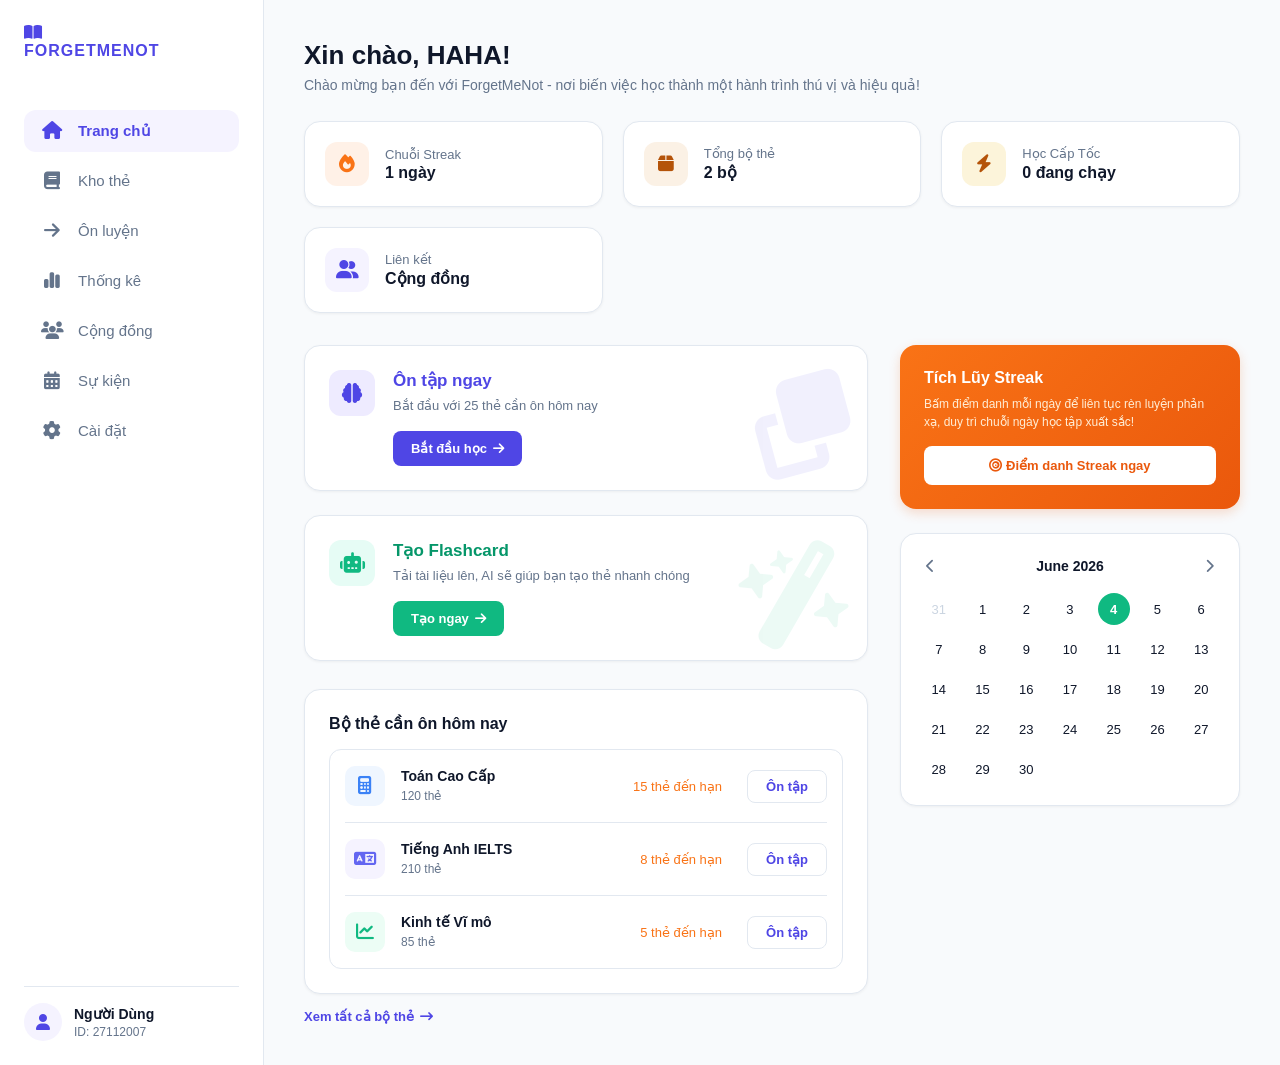
==== commit 51cc53e9: "Update index.html" ====
--- a/index.html
+++ b/index.html
@@ -39,7 +39,7 @@
                     <i class="fa-solid fa-chart-simple"></i>
                     <span class="menu-text">Thống kê</span>
                 </a>
-                <a href="#" class="menu-item">
+                <a href="congdong.html" class="menu-item">
                     <i class="fa-solid fa-users"></i>
                     <span class="menu-text">Cộng đồng</span>
                 </a>
--- a/style.css
+++ b/style.css
@@ -1,3 +1,4 @@
+/* --- BIẾN MÀU & RESET CHUNG --- */
 :root {
   --primary-purple: #4f46e5;
   --light-purple: #f5f3ff;
@@ -24,11 +25,13 @@
   text-decoration: none;
 }
 
+/* --- KHUNG ỨNG DỤNG (NỀN CHUNG) --- */
 .app-container {
   display: flex;
   min-height: 100vh;
 }
 
+/* --- SIDEBAR CHUNG NỀN TRẮNG --- */
 .sidebar {
   width: 264px;
   background-color: var(--white);
@@ -47,37 +50,7 @@
   letter-spacing: 1px;
 }
 
-.menu {
-  display: flex;
-  flex-direction: column;
-  gap: 16px;
-}
-
-.menu-item {
-  display: flex;
-  align-items: center;
-  padding: 12px 16px;
-  color: var(--text-gray);
-  font-weight: 500;
-  border-radius: 12px;
-  transition: all 0.2s ease;
-}
-
-.menu-item.active {
-  background-color: var(--light-purple);
-  color: var(--primary-purple);
-  font-weight: 700;
-}
-
-.menu-item:hover:not(.active) {
-  background-color: var(--bg-gray);
-}
-
-.main-content {
-  flex: 1;
-  padding: 32px;
-}
-
+/* --- GIAO DIỆN LOGIN CHUẨN --- */
 .login-body {
   background-color: var(--light-purple);
   display: flex;
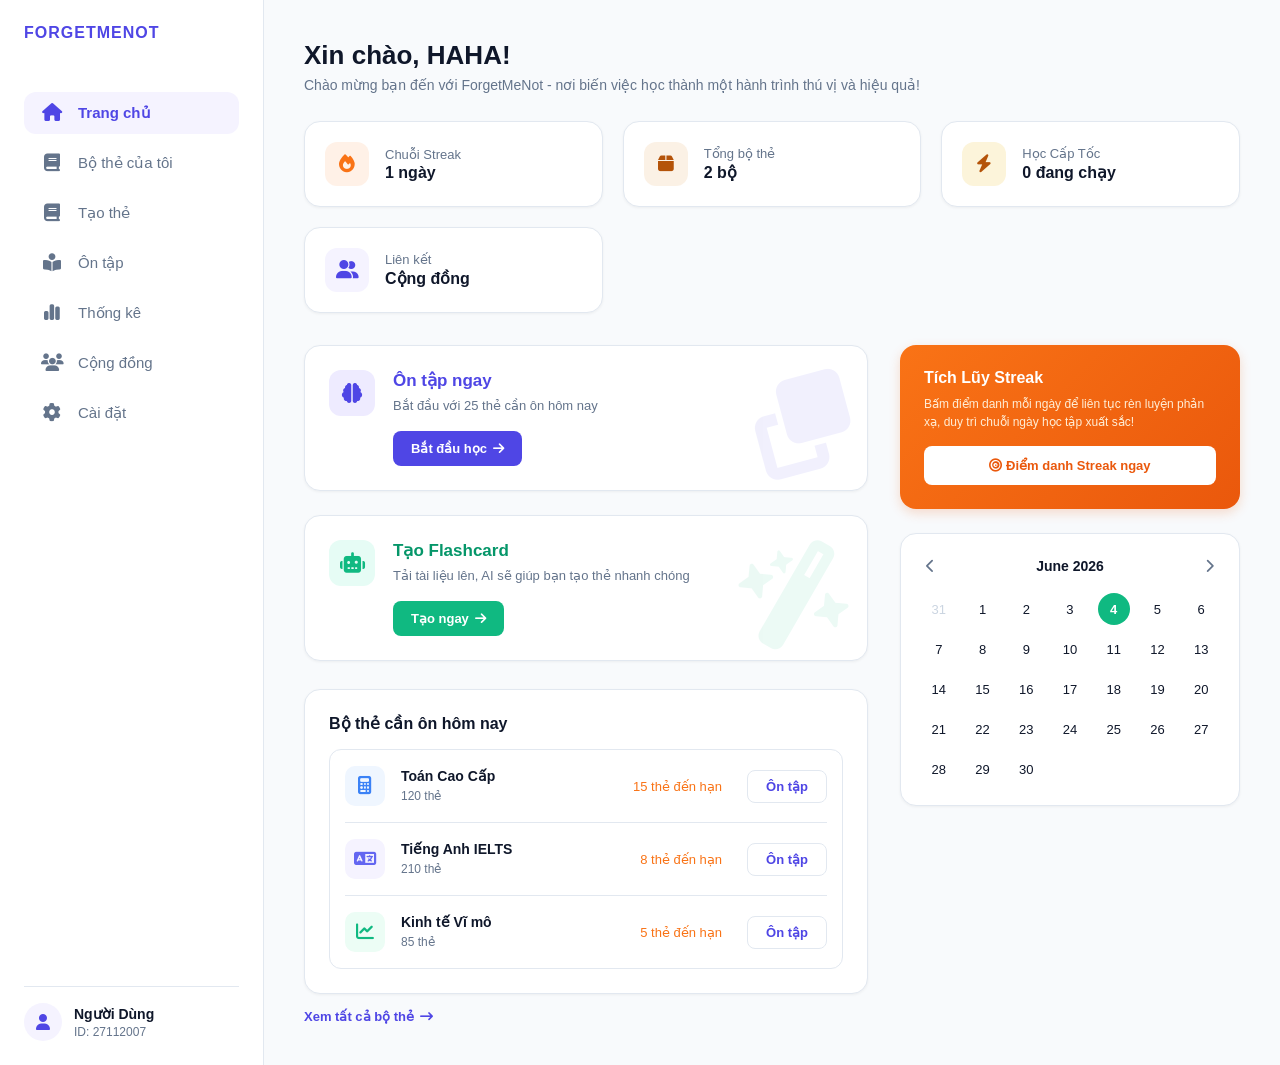
==== commit 465916ee: "Update index.html" ====
--- a/index.html
+++ b/index.html
@@ -15,27 +15,28 @@
         <aside class="sidebar" id="sidebar">
             <div class="sidebar-header">
                 <div class="logo">
-                    <div class="logo-book-icon">
-                        <i class="fa-solid fa-book-open"></i>
-                    </div>
                     <span class="logo-text">ForgetMeNot</span>
                 </div>
             </div>
 
             <nav class="sidebar-menu">
-                <a href="#" class="menu-item active">
+                <a href="index.html" class="menu-item active">
                     <i class="fa-solid fa-house"></i>
                     <span class="menu-text">Trang chủ</span>
                 </a>
-                <a href="#" class="menu-item">
+                <a href="bothe.html" class="menu-item">
                     <i class="fa-solid fa-book"></i>
-                    <span class="menu-text">Kho thẻ</span>
-                </a>
-                <a href="../storeandsetting/bothe.html" class="menu-item">
-                    <i class="fa-solid fa-arrow-right"></i>
-                    <span class="menu-text">Ôn luyện</span>
-                </a>
-                <a href="#" class="menu-item">
+                    <span class="menu-text">Bộ thẻ của tôi</span>
+                </a>
+                <a href="taothe.html" class="menu-item">
+                    <i class="fa-solid fa-book"></i>
+                    <span class="menu-text">Tạo thẻ</span>
+                </a>
+                <a href="ontap.html" class="menu-item">
+                    <i class="fa-solid fa-book-open-reader"></i>
+                    <span class="menu-text">Ôn tập</span>
+                </a>
+                <a href="thongke.html" class="menu-item">
                     <i class="fa-solid fa-chart-simple"></i>
                     <span class="menu-text">Thống kê</span>
                 </a>
@@ -43,11 +44,7 @@
                     <i class="fa-solid fa-users"></i>
                     <span class="menu-text">Cộng đồng</span>
                 </a>
-                <a href="#" class="menu-item">
-                    <i class="fa-solid fa-calendar-days"></i>
-                    <span class="menu-text">Sự kiện</span>
-                </a>
-                <a href="../storeandsetting/caidat.html" class="menu-item">
+                <a href="caidat.html" class="menu-item">
                     <i class="fa-solid fa-gear"></i>
                     <span class="menu-text">Cài đặt</span>
                 </a>
